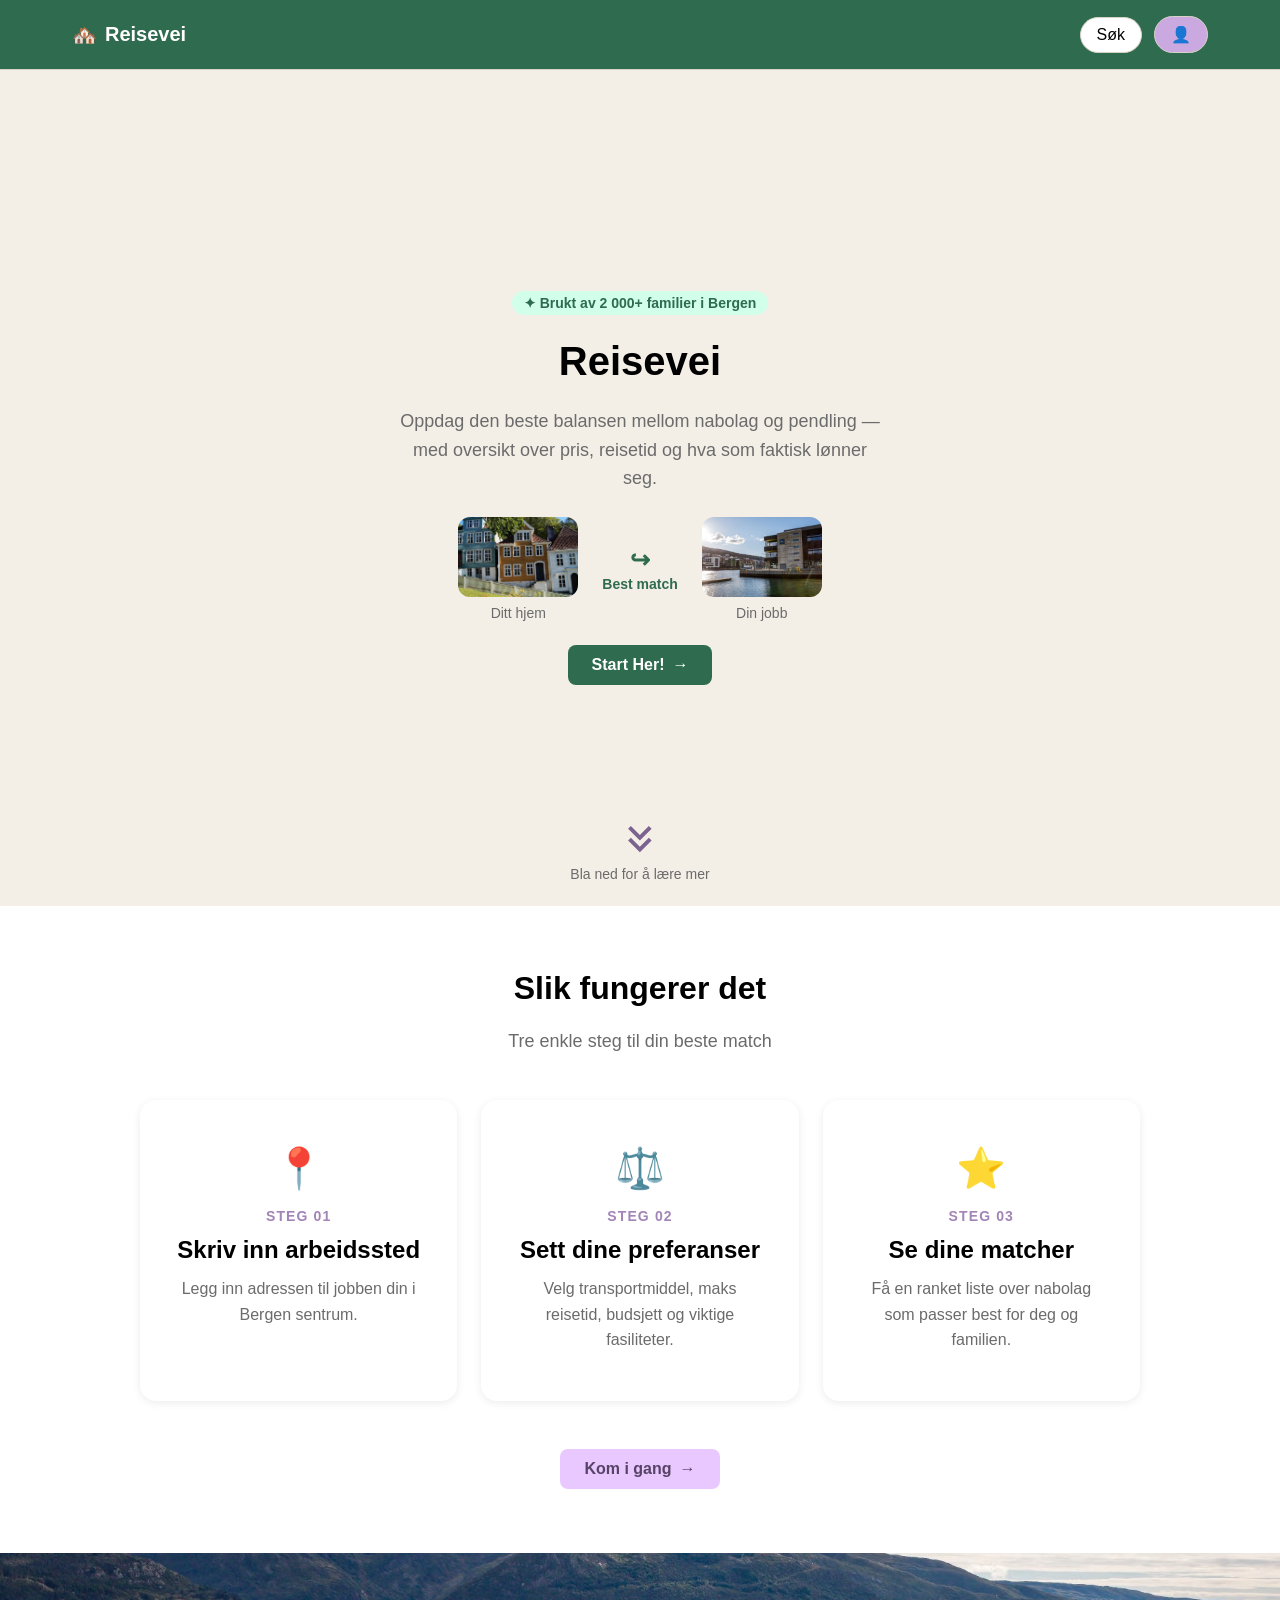
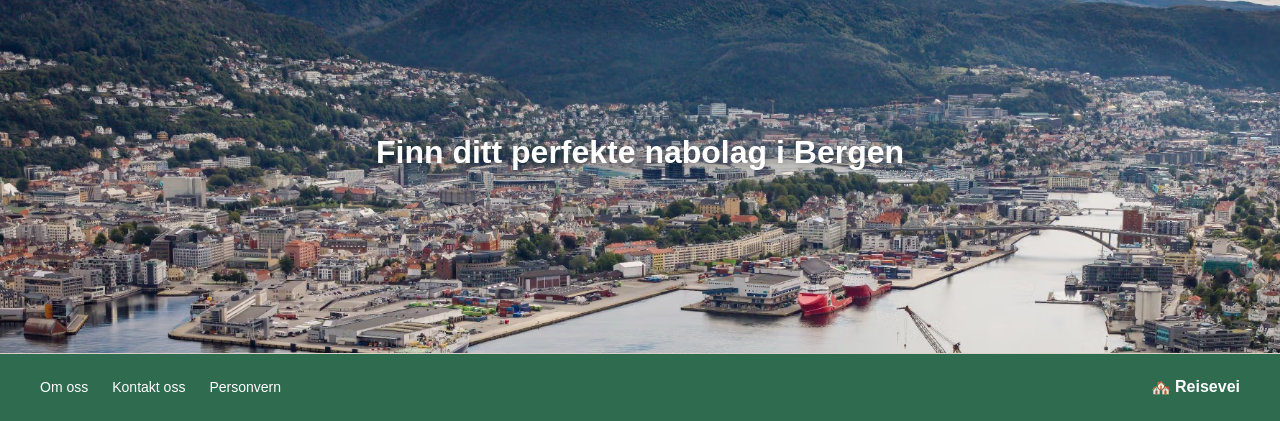
==== index.html @ d0c7f1e2 "Clean slate" ====
<!DOCTYPE html>
<html lang="en">
<head>
    <meta charset="UTF-8">
    <meta name="viewport" content="width=device-width, initial-scale=1.0">
    <title>Reisevei - Finn ditt perfekte nabolag i Bergen</title>

    <link rel="stylesheet" href="style.css">

</head>
<body class="home-page">

    <!--Header til alle sidene-->
    <header class="site-header" role="banner">
        <div class="header-content">
            <a href="index.html" class="logo" aria-label="Reisevei — gå til forsiden">
                <span class="logo-icon" aria-hidden="true">🏘️</span>
                <span class="logo-text">Reisevei</span>
            </a>

            <nav class="main-nav" aria-label="Hovednavigasjon">
                <button type="button" class="header-search-button" id="header-search-button">
                    <span class="header-search-text">Søk</span>
                </button>
                <button type="button" class="header-profile-button" id="header-profile-button" aria-label="Min profil">
                    <span class="header-profile-icon" aria-hidden="true">👤</span>
                </button>
            </nav>
        </div>
    </header>

    <main id="main-content">

        <!--Hero-->
        <section class="hero" aria-labelledby="hero-title">
            <div class="hero-content">

                <p class="hero-badge">
                    <span class="hero-badge-icon" aria-hidden="true">✦</span>
                    <span class="hero-badge-text">Brukt av 2 000+ familier i Bergen</span>
                </p>

                <h1 id="hero-title" class="hero-title">
                    Reisevei<span class="hero-title-amp"></span>
                </h1>

                <p class="hero-subtitle">
                    Oppdag den beste balansen mellom nabolag og pendling — med oversikt over pris, reisetid og hva som faktisk lønner seg.
                </p>

                <div class="match-visual">
                    <figure class="match-image-home">
                        <img src="images/hjem.png" alt="Eksempel på et hjem" class="match-image">
                            <figcaption class="match-image-caption">Ditt hjem</figcaption>
                    </figure>

                <div class="match-arrow" aria-hidden="true">
                    <span class="match-arrow-icon">↪</span>
                    <span class="match-arrow-text">Best match</span>
                </div>

                <figure class="match-image-work">
                    <img src="images/jobb.png" alt="Eksempel på et arbeidssted" class="match-image">
                        <figcaption class="match-image-caption">Din jobb</figcaption>
                </figure>
                </div>

                <a href="map.html" class="btn btn--primary hero-cta" id="hero-start-button">
                    <span class="button-text">Start Her!</span>
                    <span class="button-icon" aria-hidden="true">→</span>
                </a>
            </div>
            <div class="scroll-text">
                <svg width="47" height="47" viewBox="0 0 47 47" fill="none" xmlns="http://www.w3.org/2000/svg" aria-hidden="true">
                    <path d="M32.4888 10.9471L35.25 13.7084L23.5 25.4584L11.75 13.7084L14.5112 10.9471L23.5 19.9163L32.4888 10.9471ZM32.4888 22.6971L35.25 25.4584L23.5 37.2084L11.75 25.4584L14.5112 22.6971L23.5 31.6663L32.4888 22.6971Z" fill="#7C628E"/>
                </svg>
                Bla ned for å lære mer
            </div>

        </section>

        <!--Cards om hvordan siden funker-->
        <section class="how-it-works" aria-labelledby="how-it-works-title">
            <div class="how-it-works-content">

                <h2 id="how-it-works-title" class="how-it-works-title">Slik fungerer det</h2>
                <p class="how-it-works-subtitle">Tre enkle steg til din beste match</p>

                <ol class="step-list">

                    <li class="step-card" data-step="1">
                        <span class="step-icon" aria-hidden="true">📍</span>
                        <p class="step-number">STEG 01</p>
                        <h3 class="step-title">Skriv inn arbeidssted</h3>
                        <p class="step-description">
                            Legg inn adressen til jobben din i Bergen sentrum.
                        </p>
                    </li>

                    <li class="step-card" data-step="2">
                        <span class="step-icon" aria-hidden="true">⚖️</span>
                        <p class="step-number">STEG 02</p>
                        <h3 class="step-title">Sett dine preferanser</h3>
                        <p class="step-description">
                            Velg transportmiddel, maks reisetid, budsjett og viktige fasiliteter.
                        </p>
                    </li>

                    <li class="step-card" data-step="3">
                        <span class="step-icon" aria-hidden="true">⭐</span>
                        <p class="step-number">STEG 03</p>
                        <h3 class="step-title">Se dine matcher</h3>
                        <p class="step-description">
                            Få en ranket liste over nabolag som passer best for deg og familien.
                        </p>
                    </li>

                </ol>

                <a href="map.html" class="btn btn--secondary how-it-works-cta" id="get-started-button">
                    <span class="button-text">Kom i gang</span>
                    <span class="button-icon" aria-hidden="true">→</span>
                </a> 
            </div>
        </section>


        <!--Bilde banner nederst på siden, bilde av bergen-->
        <section class="bergen-banner" aria-label="Bergen">
            <img 
                src="images/bergen.png"
                alt="Utsikt over Bergen"
                class="bergen-banner-image"
            >
            <h2 class="bergen-banner-title">Finn ditt perfekte nabolag i Bergen</h2>
        </section>
    </main>

    <!--Felles footer-->
    <footer class="site-footer" role="contentinfo">
        <div class="footer-content">
            <ul class="footer-links" role="list">
                <li class="footer-link-item"><a href="#about" class="footer-link">Om oss</a></li>
                <li class="footer-link-item"><a href="#contact" class="footer-link">Kontakt oss</a></li>
                <li class="footer-link-item"><a href="#privacy" class="footer-link">Personvern</a></li>
            </ul>
            <a href="index.html" class="footer-logo">
                <span class="footer-logo-mark" aria-hidden="true">🏘️</span>
                <span class="footer-logo-text">Reisevei</span>
            </a>
        </div>
    </footer>

</body>
</html>
---- style.css ----
:root{

    /*Colors*/

    /*Primary*/
    --color-primary: #2F6B4F;
    --color-primary-light-50: #529E7A;
    --color-primary-light-40: #7DD1AA;
    --color-primary-light-30: #ACFFD8;
    --color-primary-light-20: #D1FFEA;
    --color-primary-light-10: #F6FFFB;

    /*secondary*/
    --color-secondary: #C9A9E0;
    --color-secondary-light-40: #E8C8FF;
    --color-secondary-light-30: #FCF9FF;
    --color-secondary-dark-60: #A284B7;
    --color-secondary-dark-70: #7C628E;
    --color-secondary-dark-80: #574366;

    /*Neutrals*/
    --color-page-bg: #f3efe7;
    --color-white: #ffffff;
    --color-borders: #d8d2c6;
    --color-black: #000000;
    --color-muted-grey: #6b6b6b;

    /*Supporting colors*/
    --color-success: #3DC485;
    --color-warning: #FFD26B;
    --color-error: #F4665B;



    /* Zone colors — full opacity */
    --zone-green: #93C89C;
    --zone-blue: #A2C9FC;
    --zone-orange: #E9C45F;
    --zone-pink: #D496CC;



    /* Typography */
    --font-body: 'Inter',sans-serif;

    /*font sizes*/
    --text-body-s: 14px;
    --text-body: 16px;
    --text-h5: 18px;
    --text-h4: 20px;
    --text-h3: 24px;
    --text-h2: 32px;
    --text-h1: 40px;

    /* Font weight */
    --weight-regular: 400;
    --weight-medium: 500;
    --weight-semibold: 600;
    --weight-bold: 700;

    /* spacing */
    --space-2xs: 2px;
    --space-xs: 4px;
    --space-sm: 8px;
    --space-md: 12px;
    --space-lg: 16px;
    --space-xl: 24px;
    --space-2xl: 32px;
    --space-3xl: 48px;
    --space-4xl: 64px;

    /*border radius*/

    --radius-regular: 8px;
    --radius-lg: 12px;
    --radius-xl: 16px;
    --radius-full: 9999px;  /* pills, avatars */

    /* Misc */
    --shadow: 0 2px 8px rgba(0, 0, 0, 0.08);
}


/*==============================
        BASE
===============================*/

*, *::before, *::after {
    box-sizing: border-box;
    margin: 0;
    padding: 0;
}

body {
    font-family: var(--font-body);
    background-color: var(--color-page-bg);
    color: var(--color-black);
}

/*==============================
        LAYOUT (Header)
===============================*/

.site-header {
    position: sticky;
    top: 0;
    z-index: 100;
    background-color: var(--color-primary);
    border-bottom: 1px solid var(--color-borders);
}

.header-content {
    max-width: 1200px;
    margin: 0 auto;
    padding: var(--space-lg) var(--space-2xl);
    display: flex;
    align-items: center;
    justify-content: space-between;
}

.logo {
    display: flex;
    align-items: center;
    gap: var(--space-sm);
    text-decoration: none;
    font-size: var(--text-h4);
    font-weight: var(--weight-bold);
    color: var(--color-white);
}

.logo-amp {
    color: var(--color-primary);
}

.main-nav {
    display: flex;
    align-items: center;
    gap: var(--space-md);
}

.header-search-button {
    font-family: var(--font-body);
    font-size: var(--text-body);
    background-color: var(--color-white);
    border: 1px solid var(--color-borders);
    border-radius: var(--radius-full);
    padding: var(--space-sm) var(--space-lg);
    cursor: pointer;
}

.header-profile-button {
    font-family: var(--font-body);
    font-size: var(--text-body);
    background-color: var(--color-secondary);
    border: 1px solid var(--color-borders);
    border-radius: var(--radius-full);
    padding: var(--space-sm) var(--space-lg);
    cursor: pointer;
}

.header-search-button:hover {
    background-color: var(--color-primary-light-10);
}

.header-profile-button:hover {
    background-color: var(--color-secondary-light-40);
}

/*==============================
        LAYOUT (Hero)
===============================*/

.hero {
    position: relative;
    min-height: calc(100vh - 64px);
    display: flex;
    flex-direction: column;
    gap: var(--space-4xl);
    align-items: center;
    justify-content: center;
    padding: var(--space-4xl) var(--space-2xl);
}

.hero-content {
    max-width: 640px;
    display: flex;
    flex-direction: column;
    align-items: center;
    text-align: center;
    gap: var(--space-xl);
}

.hero-badge {
    display: inline-flex;
    align-items: center;
    gap: var(--space-xs);
    background-color: var(--color-primary-light-20);
    color: var(--color-primary);
    font-size: var(--text-body-s);
    font-weight: var(--weight-semibold);
    padding: var(--space-xs) var(--space-md);
    border-radius: var(--radius-full);
}

.hero-title {
    font-size: var(--text-h1);
    font-weight: var(--weight-bold);
    line-height: 1.1;
}

.hero-title-amp {
    color: var(--color-primary);
}

.hero-subtitle {
    font-size: var(--text-h5);
    font-weight: var(--weight-regular);
    color: var(--color-muted-grey);
    line-height: 1.6;
    max-width: 480px;
}

.match-visual {
    display: flex;
    align-items: center;
    gap: var(--space-xl);
}

.match-image {
    width: 120px;
    height: 80px;
    object-fit: cover;
    border-radius: var(--radius-lg);
}

.match-image-caption {
    font-size: var(--text-body-s);
    color: var(--color-muted-grey);
    margin-top: var(--space-xs);
    text-align: center;
}

.match-arrow {
    display: flex;
    flex-direction: column;
    align-items: center;
    gap: var(--space-2xs);
    color: var(--color-primary);
    font-size: var(--text-body-s);
    font-weight: var(--weight-semibold);
}

.match-arrow-icon {
    font-size: var(--text-h3);
}

.hero-cta {
    text-decoration: none;
    display: inline-flex;
    align-items: center;
    gap: var(--space-sm);
}

.scroll-text {
    position: absolute;
    bottom: var(--space-xl);
    left: 50%;
    transform: translateX(-50%);
    display: flex;
    flex-direction: column;
    align-items: center;
    gap: var(--space-xs);
    color: var(--color-muted-grey);
    font-size: var(--text-body-s);
    white-space: nowrap;
}

/*==============================
        LAYOUT (How it works)
===============================*/

.how-it-works {
    padding: var(--space-4xl) var(--space-2xl);
    background-color: var(--color-white);
}

.how-it-works-content {
    max-width: 1000px;
    margin: 0 auto;
    display: flex;
    flex-direction: column;
    align-items: center;
    gap: var(--space-3xl);
    text-align: center;
}

.how-it-works-title {
    font-size: var(--text-h2);
    font-weight: var(--weight-bold);
}

.how-it-works-subtitle {
    font-size: var(--text-h5);
    color: var(--color-muted-grey);
    margin-top: calc(-1 * var(--space-xl));
}

.how-it-works-cta {
    text-decoration: none;
    display: inline-flex;
    align-items: center;
    gap: var(--space-sm);
}

/*==============================
        LAYOUT (Bergen banner)
===============================*/

.bergen-banner {
    position: relative;
    height: 400px;
    overflow: hidden;
    display: flex;
    align-items: center;
    justify-content: center;
}

.bergen-banner-image {
    position: absolute;
    inset: 0;
    width: 100%;
    height: 100%;
    object-fit: cover;
}

.bergen-banner-title {
    position: relative;
    z-index: 1;
    color: var(--color-white);
    font-size: var(--text-h2);
    font-weight: var(--weight-bold);
    text-align: center;
    text-shadow: 0 2px 12px rgba(0, 0, 0, 0.4);
    padding: var(--space-xl);
}

/*==============================
        LAYOUT (Footer)
===============================*/

.site-footer {
    background-color: var(--color-primary);
    border-top: 1px solid var(--color-borders);
    padding: var(--space-xl) var(--space-2xl);
}

.footer-content {
    max-width: 1200px;
    margin: 0 auto;
    display: flex;
    align-items: center;
    justify-content: space-between;
}

.footer-links {
    display: flex;
    gap: var(--space-xl);
    list-style: none;
}

.footer-link {
    font-size: var(--text-body-s);
    color: var(--color-white);
    text-decoration: none;
}

.footer-link:hover {
    color: var(--color-secondary);
}

.footer-logo {
    display: flex;
    align-items: center;
    gap: var(--space-xs);
    text-decoration: none;
    font-weight: var(--weight-semibold);
    color: var(--color-white);
}

/* Zone settings*/

.zone--green {
    stroke: var(--zone-green);
    fill: color-mix(in srgb, var(--zone-green) 50%, transparent);
}
.zone--blue {
    stroke: var(--zone-blue);
    fill: color-mix(in srgb, var(--zone-green) 50%, transparent);
}
.zone--orange {
    stroke: var(--zone-green);
    fill: color-mix(in srgb, var(--zone-green) 50%, transparent);
}
.zone--pink {
    stroke: var(--zone-pink);
    fill: color-mix(in srgb, var(--zone-pink) 50%, transparent);
}

/*==============================
            COMPONENTS (Buttons)
===============================*/


.btn{
    font-family: var(--font-body);
    font-size: var(--text-body);
    font-weight: var(--weight-semibold);
    line-height: 1;
    border: none;
    border-radius: var(--radius-regular);
    cursor: pointer;
    padding: var(--space-md) var(--space-xl);
    transition: background-color 0.15s ease, box-shadow 0.15s ease;
}

.btn--primary{
    background-color: var(--color-primary);
    color: var(--color-white);
}
.btn--primary:hover{
    background-color: var(--color-primary-light-50);
}

.btn--secondary{
    background-color: var(--color-secondary-light-40);
    color: var(--color-secondary-dark-80);

}
.btn--secondary:hover{
    background-color: var(--color-secondary);
    color: var(--color-white);
}

/*==============================
            COMPONENTS (FILTER)
===============================*/

.container-filter{
    display: flex;
    flex-direction: column;
    gap: var(--space-xl);
    padding: var(--space-xl);
}


.input{
    font-family: var(--font-body);
    font-size: var(--text-body);    
    font-weight:var(--weight-regular) ;
    cursor: pointer;
    border-radius: var(--radius-regular);
}
/* Brukes til input områdene i filter sectionen*/
.input--container--color{
    background-color: 1px solid var(--color-white);
    stroke: var(--color-primary-light-50);
}


.budjsett-rekke{
    display: flex;
    align-items: center;
    gap: var(--space-md);
}

.container-budsjett{
    padding: var(--spaces-sm) var(--space-md);
}

.container-reisevei{
    padding: var(--space-lg) var(--space-sm);
    display: flex;
    align-items: center;
    gap: var(--space-sm);
}
.container-arbeidssted{
    padding:var(--space-lg) var(--space-sm) ;
    display: flex;
    align-items: center;
    gap: var(--space-sm);
}

/* Filter fremkomstmiddel */
.container-options{
    display: flex;
    gap: var(--space-lg);
}

.fremkomst-icon{
    border-radius: var(--radius-xl);
    background-color: var(--color-white);
    stroke: var(--color-borders);
    color: var(--color-black);
    transition: background-color 0.2s ease, transform 0.15s ease, box-shadow 0.2s ease;
}
.fremkomst-icon:hover{
    background-color: var(--color-primary-light-40);

}

/* MÅ lage en aktiv trykket knapp, denne holder ikke så lenge når den blir trykket på */

.fremkomst-icon:active{
    background-color: var(--color-primary);
    transition-duration: 0.05s;
}

/* Checkboxes — vertical stack */
.checkbox-group {
    display: flex;
    flex-direction: column;
    gap: var(--space-md);
}

/* Bottom buttons — side by side */
.button-row {
    display: flex;
    gap: var(--space-md);
}

/* Map page layout */
.map-layout {
    display: flex;
    height: 100vh;
}

.map-layout .container-filter {
    flex: 0 0 33.333%;
    overflow-y: auto;
    border-right: 1px solid var(--color-borders);
    background-color: var(--color-white);
}

.map-section {
    flex: 0 0 66.666%;
    background-color: var(--color-page-bg);
    display: flex;
    flex-direction: column;
    overflow-y: auto;
}

/* Filter panel extras */
.filter-title {
    font-family: var(--font-body);
    font-size: var(--text-h1);
    font-weight: var(--weight-bold);
    color: var(--color-black);
    margin: 0;
}

.filter-label {
    font-family: var(--font-body);
    font-size: var(--text-body);
    font-weight: var(--weight-semibold);
    color: var(--color-black);
    margin: 0 0 var(--space-sm) 0;
}

.input {
    width: 100%;
    padding: var(--space-md) var(--space-lg);
    border: 1.5px solid var(--color-primary-light-50);
    background-color: var(--color-white);
    color: var(--color-black);
    outline: none;
    box-sizing: border-box;
}

.input:focus {
    border-color: var(--color-primary);
    box-shadow: 0 0 0 3px var(--color-primary-light-20);
}

select.input {
    appearance: none;
    background-image: url("data:image/svg+xml,%3Csvg xmlns='http://www.w3.org/2000/svg' width='16' height='16' viewBox='0 0 24 24' fill='none' stroke='%232F6B4F' stroke-width='2'%3E%3Cpath d='M6 9l6 6 6-6'/%3E%3C/svg%3E");
    background-repeat: no-repeat;
    background-position: right var(--space-lg) center;
    padding-right: var(--space-4xl);
    cursor: pointer;
}

.budget-separator {
    font-size: var(--text-h4);
    color: var(--color-black);
    flex-shrink: 0;
}

.checkbox-label {
    display: flex;
    align-items: center;
    gap: var(--space-sm);
    font-family: var(--font-body);
    font-size: var(--text-body);
    font-weight: var(--weight-regular);
    color: var(--color-black);
    cursor: pointer;
}

.checkbox-label input[type="checkbox"] {
    width: 20px;
    height: 20px;
    border: 1.5px solid var(--color-borders);
    border-radius: var(--radius-regular);
    accent-color: var(--color-primary);
    cursor: pointer;
    flex-shrink: 0;
}
/*==============================
        COMPONENTS (Match-cards)
===============================*/
.best-matches{
    display: flex;
    flex-direction: column;
    align-items: center;
    text-align: center;
    gap: var(--space-xl);
}
.best-matches-header{
    gap: var(--space-xl);
}

.best-matches-card {
    display: flex;
    flex-direction: row;
    align-items: stretch;
    width: 100%;
    border-radius: var(--radius-lg);
    background-color: var(--color-white);
    box-shadow: var(--shadow);
    overflow: hidden;
    margin: var(--space-xl);
}

.best-matches-card-img {
    width: 200px;
    flex-shrink: 0;
}

.best-matches-card-img img {
    width: 100%;
    height: 100%;
    object-fit: cover;
    display: block;
}

.best-matches-card-content {
    display: flex;
    flex-direction: column;
    justify-content: center;
    align-items: flex-start;
    flex: 1;
    gap: var(--space-lg);
    padding: var(--space-xl) var(--space-2xl);
}

.card-content-title {
    display: flex;
    flex-direction: row;
    align-items: center;
    justify-content: space-between;
    width: 100%;
}

.card-content-title h3 {
    font-size: var(--text-h3);
    font-weight: var(--weight-bold);
}

.card-content-title-details {
    display: flex;
    flex-direction: row;
    gap: var(--space-lg);
    font-size: var(--text-body-s);
    color: var(--color-muted-grey);
}

.card-content-attriubutes {
    display: flex;
    flex-direction: row;
    gap: var(--space-3xl);
    width: 100%;
}

.attributes-pros,
.attributes-cons {
    flex: 1;
}

.attributes-pros-title {
    font-size: var(--text-body-s);
    font-weight: var(--weight-semibold);
    color: var(--color-primary);
    border-left: 3px solid var(--color-primary);
    padding-left: var(--space-sm);
    margin-bottom: var(--space-sm);
}

.attributes-cons-title {
    font-size: var(--text-body-s);
    font-weight: var(--weight-semibold);
    color: var(--color-muted-grey);
    border-left: 3px solid var(--color-borders);
    padding-left: var(--space-sm);
    margin-bottom: var(--space-sm);
}

.best-matches-card-buttons {
    display: flex;
    flex-direction: column;
    align-items: center;
    justify-content: space-between;
    padding: var(--space-xl);
    gap: var(--space-md);
}

.card-btn-group {
    display: flex;
    flex-direction: column;
    align-items: center;
    gap: var(--space-xs);
}

.card-btn-add {
    width: 40px;
    height: 40px;
    border-radius: var(--radius-full);
    border: 2px solid var(--color-primary);
    background: none;
    color: var(--color-primary);
    font-size: var(--text-h4);
    cursor: pointer;
    display: flex;
    align-items: center;
    justify-content: center;
}

.card-btn-add:hover {
    background-color: var(--color-primary);
    color: var(--color-white);
}

.card-btn-label {
    font-size: var(--text-body-s);
    color: var(--color-muted-grey);
}

.card-btn-heart {
    width: 40px;
    height: 40px;
    border-radius: var(--radius-full);
    border: 1px solid var(--color-borders);
    background: none;
    font-size: var(--text-h5);
    cursor: pointer;
    display: flex;
    align-items: center;
    justify-content: center;
}

.card-btn-heart:hover {
    background-color: var(--color-secondary-light-40);
    border-color: var(--color-secondary);
}

.card-match-badge {
    display: flex;
    align-items: center;
    gap: var(--space-2xs);
    background-color: var(--color-primary);
    color: var(--color-white);
    border-radius: var(--radius-full);
    padding: var(--space-xs) var(--space-md);
    font-size: var(--text-body-s);
    font-weight: var(--weight-semibold);
}

.card-match-percentage {
    font-weight: var(--weight-bold);
    font-size: var(--text-body);
}

.attributes-pros-list,
.attributes-cons-list {
    list-style: disc;
    padding-left: var(--space-lg);
    display: flex;
    flex-direction: column;
    align-items: flex-start;
    gap: var(--space-xs);
    font-size: var(--text-body-s);
}

.match-grey{
    color: var(--color-muted-grey);
    font-weight: var(--weight-regular);
}


/*==============================
        COMPONENTS (Intro Step Card)
===============================*/

.step-list {
    display: flex;
    gap: var(--space-xl);
    list-style: none;
    padding: 0;
    margin: 0;
    justify-content: center;
    flex-wrap: wrap;
}

.step-card {
    background-color: var(--color-white);
    border-radius: var(--radius-xl);
    box-shadow: var(--shadow);
    padding: var(--space-3xl) var(--space-2xl);
    display: flex;
    flex-direction: column;
    align-items: center;
    text-align: center;
    gap: var(--space-md);
    flex: 1 1 280px;
    max-width: 360px;
}

.step-icon {
    font-size: 2.5rem;
    line-height: 1;
    margin-bottom: var(--space-sm);
}

.step-number {
    font-family: var(--font-body);
    font-size: var(--text-body-s);
    font-weight: var(--weight-semibold);
    letter-spacing: 0.08em;
    text-transform: uppercase;
    color: var(--color-secondary-dark-60);
    margin: 0;
}

.step-title {
    font-family: var(--font-body);
    font-size: var(--text-h3);
    font-weight: var(--weight-bold);
    color: var(--color-black);
    margin: 0;
}

.step-description {
    font-family: var(--font-body);
    font-size: var(--text-body);
    font-weight: var(--weight-regular);
    color: var(--color-muted-grey);
    margin: 0;
    line-height: 1.6;
}

/*==============================
        GOOGLE MAP
===============================*/

#map {
    width: 100%;
    height: 600px;
    border-radius: var(--radius-xl);
    overflow: hidden;
    box-shadow: var(--shadow);
    background-color: #ddd;
}
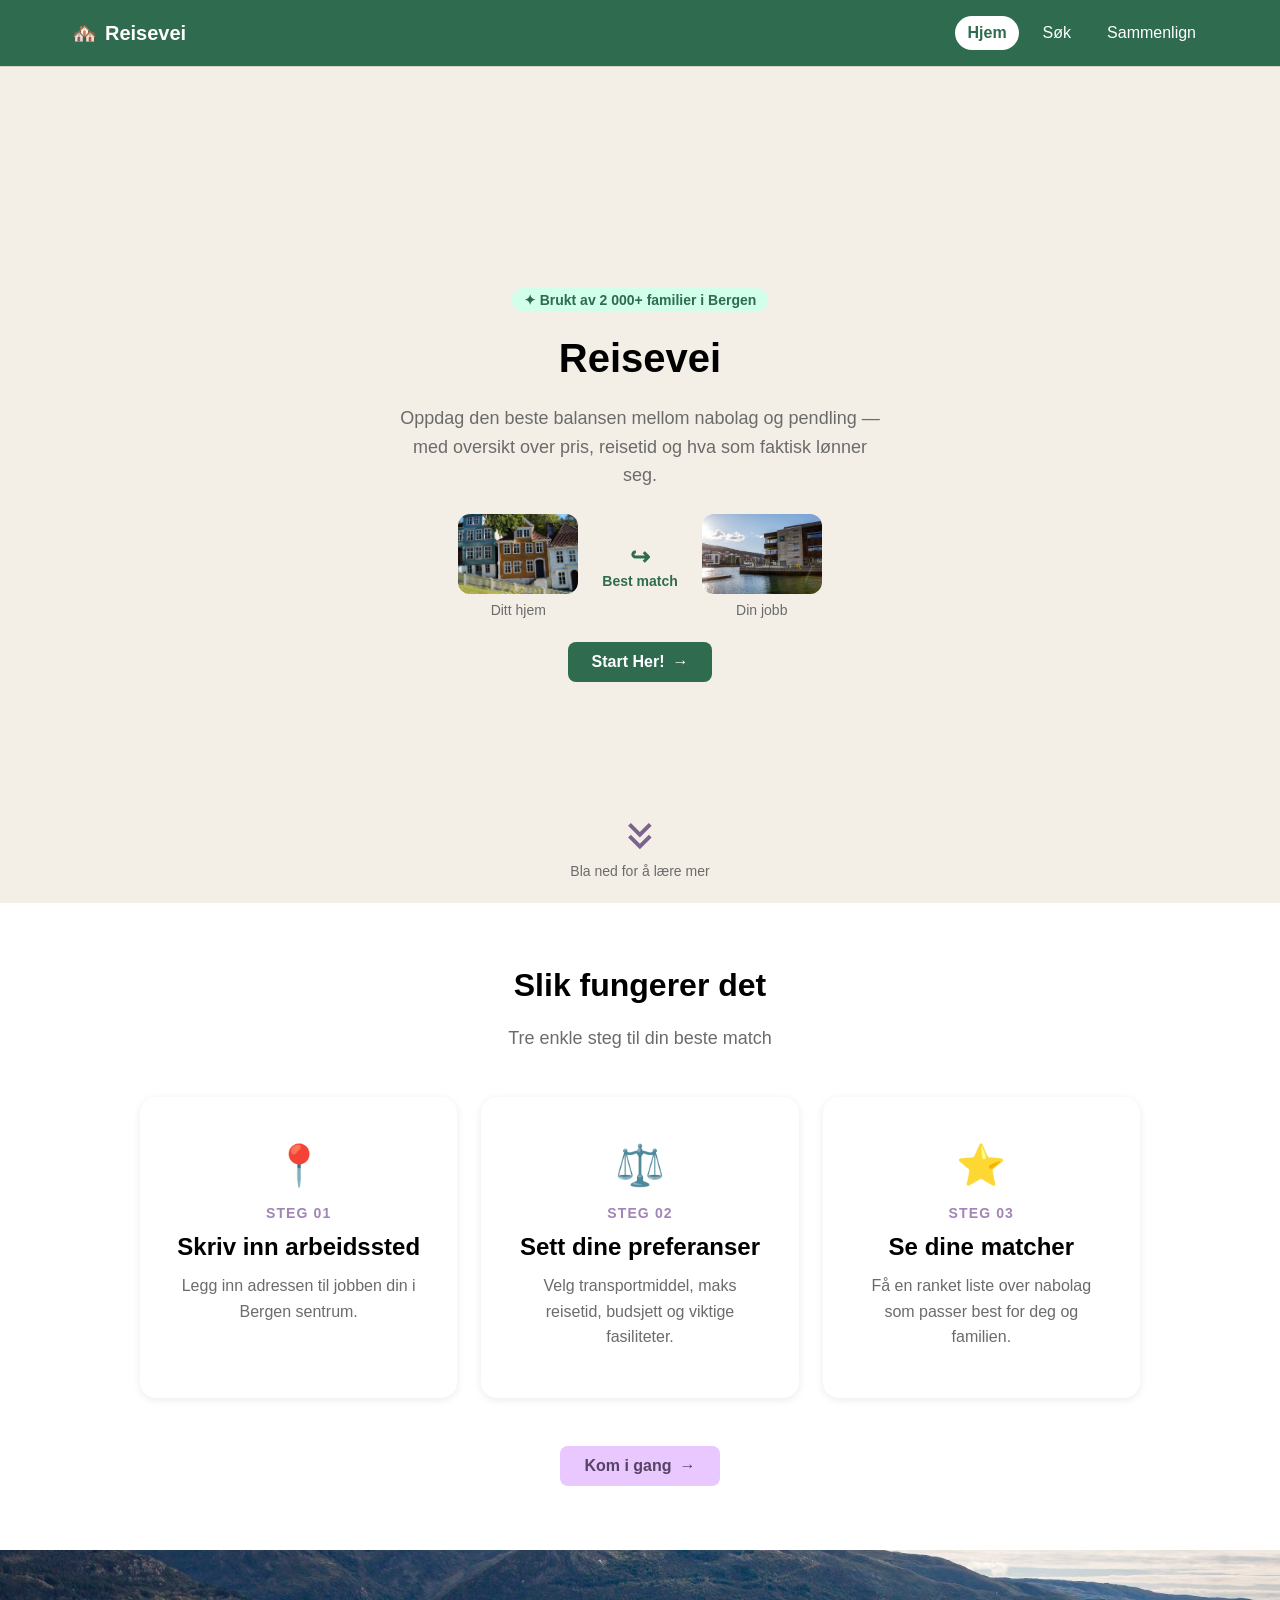
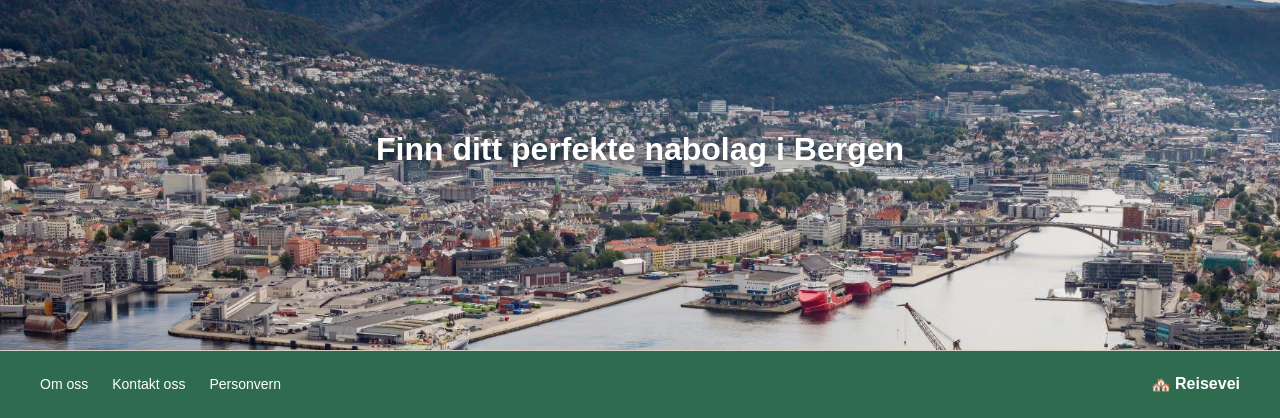
==== commit 2f41bcfc: "Add nav links" ====
--- a/index.html
+++ b/index.html
@@ -19,12 +19,9 @@
             </a>
 
             <nav class="main-nav" aria-label="Hovednavigasjon">
-                <button type="button" class="header-search-button" id="header-search-button">
-                    <span class="header-search-text">Søk</span>
-                </button>
-                <button type="button" class="header-profile-button" id="header-profile-button" aria-label="Min profil">
-                    <span class="header-profile-icon" aria-hidden="true">👤</span>
-                </button>
+                <a href="index.html" class="nav-link nav-link--active">Hjem</a>
+                <a href="map.html" class="nav-link">Søk</a>
+                <a href="comparison.html" class="nav-link">Sammenlign</a>
             </nav>
         </div>
     </header>
--- a/style.css
+++ b/style.css
@@ -158,12 +158,25 @@
     cursor: pointer;
 }
 
-.header-search-button:hover {
-    background-color: var(--color-primary-light-10);
-}
-
-.header-profile-button:hover {
-    background-color: var(--color-secondary-light-40);
+.nav-link {
+    font-family: var(--font-body);
+    font-size: var(--text-body);
+    font-weight: var(--weight-medium);
+    color: var(--color-white);
+    text-decoration: none;
+    padding: var(--space-sm) var(--space-md);
+    border-radius: var(--radius-full);
+    transition: background-color 0.15s ease;
+}
+
+.nav-link:hover {
+    background-color: var(--color-primary-light-50);
+}
+
+.nav-link--active {
+    background-color: var(--color-white);
+    color: var(--color-primary);
+    font-weight: var(--weight-semibold);
 }
 
 /*==============================
@@ -869,14 +882,121 @@
 }
 
 /*==============================
+        COMPARISON PAGE
+===============================*/
+
+.compare-header {
+    padding: var(--space-3xl) var(--space-2xl) var(--space-xl);
+    max-width: 1200px;
+    margin: 0 auto;
+}
+
+.compare-title {
+    font-size: var(--text-h2);
+    font-weight: var(--weight-bold);
+}
+
+.back-nav {
+    padding: var(--space-xl) var(--space-2xl) 0;
+    max-width: 1200px;
+    margin: 0 auto;
+}
+
+.back-link {
+    display: inline-flex;
+    align-items: center;
+    gap: var(--space-sm);
+    text-decoration: none;
+    color: var(--color-primary);
+    font-weight: var(--weight-semibold);
+}
+
+.compare-grid {
+    display: grid;
+    grid-template-columns: 1fr 1fr;
+    gap: var(--space-2xl);
+    max-width: 1200px;
+    margin: 0 auto;
+    padding: var(--space-xl) var(--space-2xl) var(--space-4xl);
+}
+
+.compare-column {
+    background-color: var(--color-white);
+    border-radius: var(--radius-xl);
+    box-shadow: var(--shadow);
+    padding: var(--space-2xl);
+    display: flex;
+    flex-direction: column;
+    gap: var(--space-xl);
+}
+
+.column-header {
+    display: flex;
+    align-items: center;
+    justify-content: space-between;
+}
+
+.column-header h2 {
+    font-size: var(--text-h3);
+    font-weight: var(--weight-bold);
+}
+
+.ai-explanation h3 {
+    font-size: var(--text-body);
+    font-weight: var(--weight-semibold);
+    color: var(--color-secondary-dark-70);
+    margin-bottom: var(--space-sm);
+}
+
+.pros-cons {
+    display: flex;
+    gap: var(--space-xl);
+}
+
+.pros-cons .pros,
+.pros-cons .cons {
+    flex: 1;
+}
+
+/*==============================
+        LOADING STATE
+===============================*/
+
+.loading-state {
+    display: flex;
+    flex-direction: column;
+    align-items: center;
+    gap: var(--space-lg);
+    padding: var(--space-4xl);
+    color: var(--color-muted-grey);
+    font-size: var(--text-body);
+}
+
+.loading-spinner {
+    width: 36px;
+    height: 36px;
+    border: 3px solid var(--color-primary-light-20);
+    border-top-color: var(--color-primary);
+    border-radius: var(--radius-full);
+    animation: spin 0.8s linear infinite;
+}
+
+@keyframes spin {
+    to { transform: rotate(360deg); }
+}
+
+/*==============================
         GOOGLE MAP
 ===============================*/
 
 #map {
     width: 100%;
-    height: 600px;
+    height: calc(100vh - 64px);
     border-radius: var(--radius-xl);
     overflow: hidden;
     box-shadow: var(--shadow);
     background-color: #ddd;
-}
+    position: sticky;
+    top: 0;
+    z-index: 10;
+}
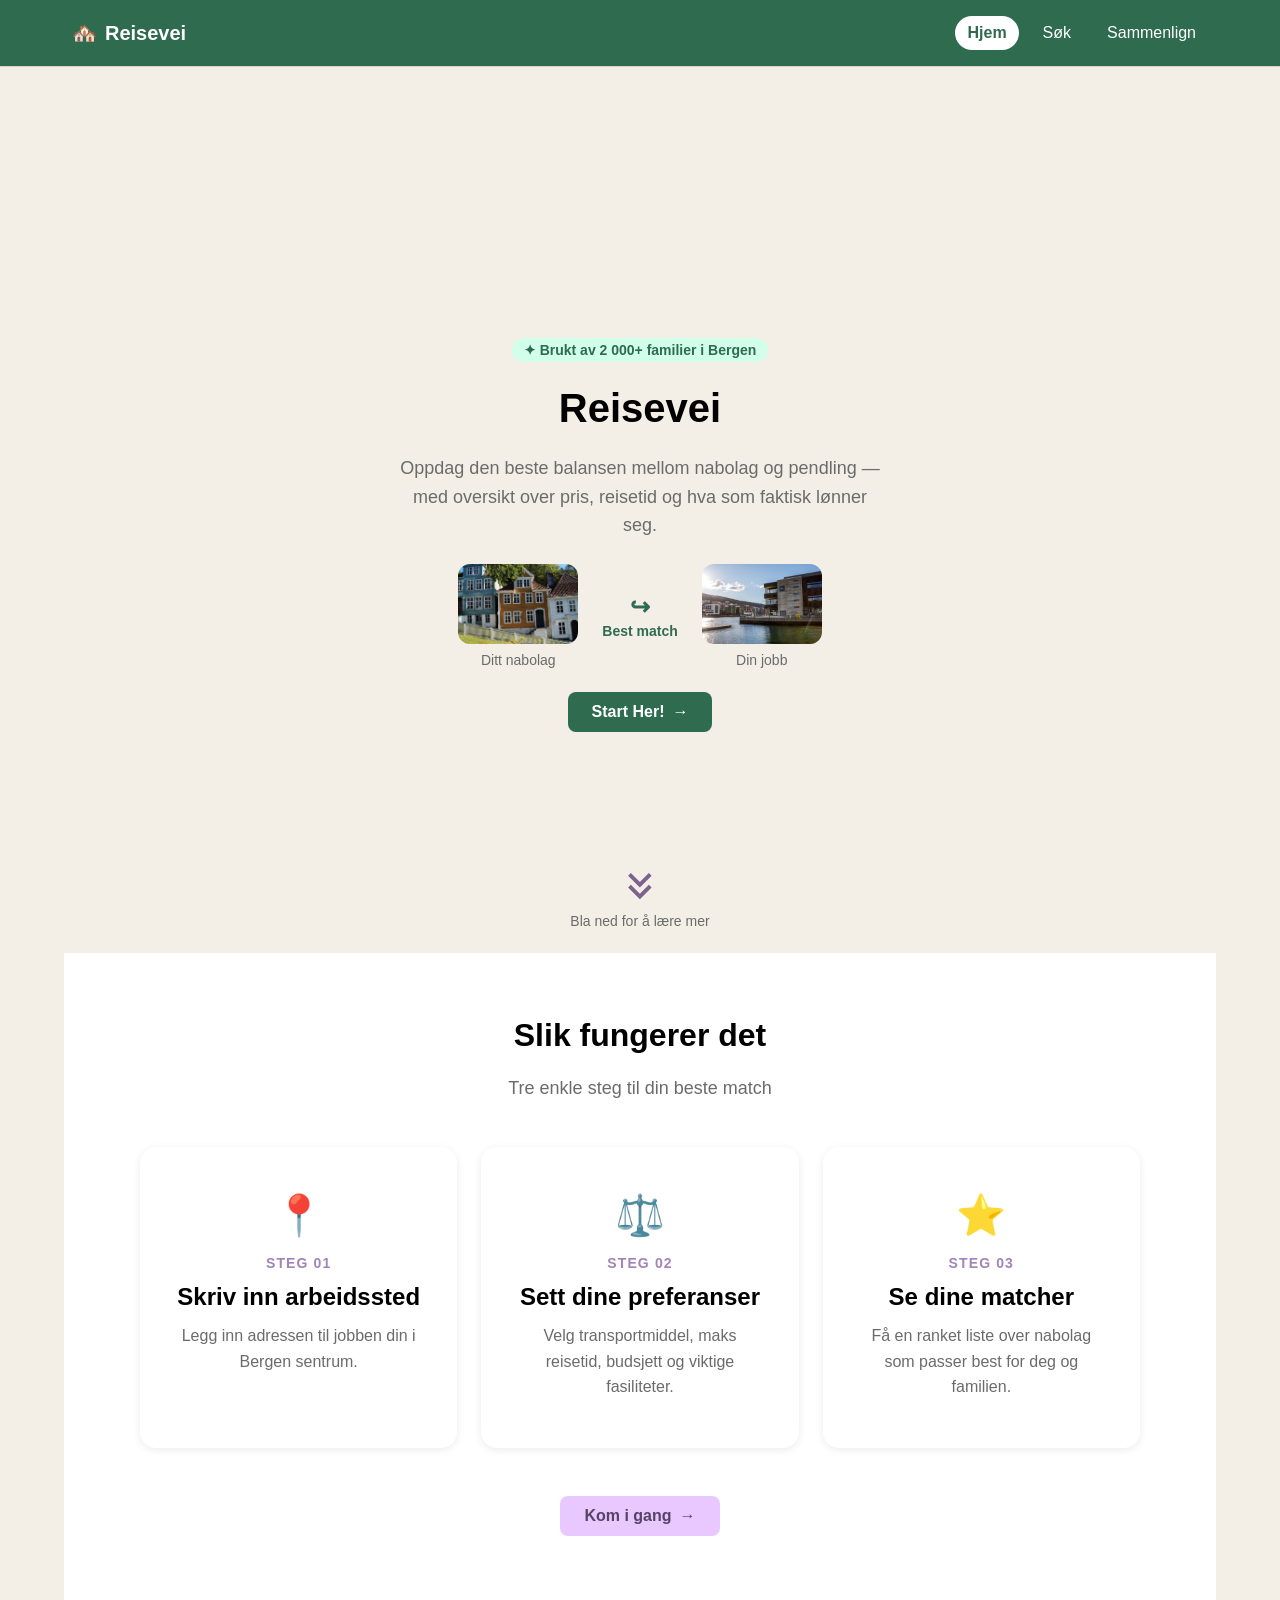
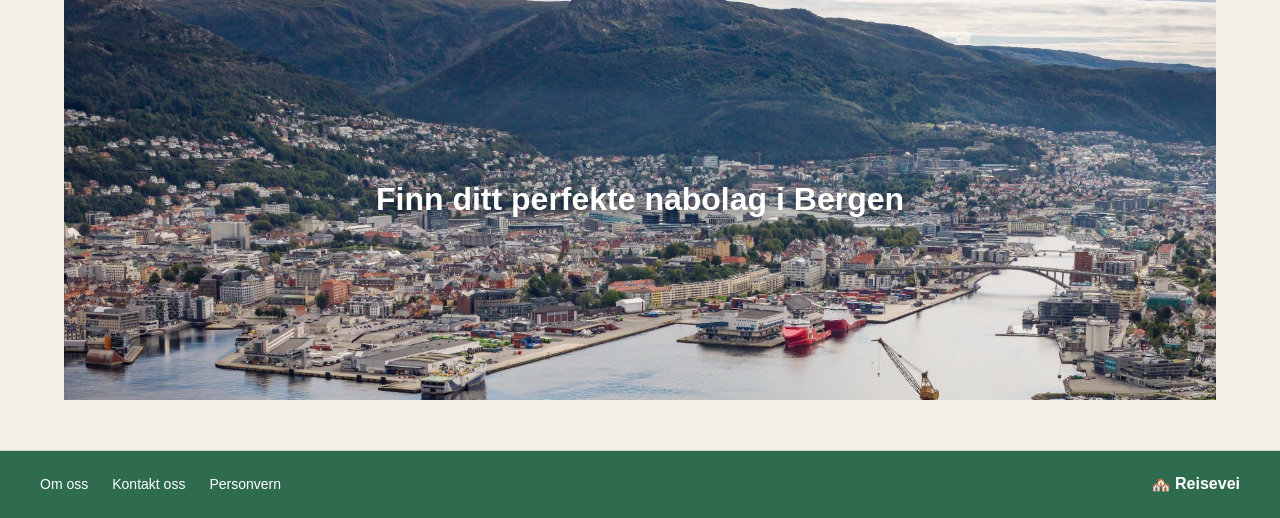
==== commit 8468e8b3: "Endret html tekst Fra ditt hjem til ditt nabolag" ====
--- a/index.html
+++ b/index.html
@@ -48,7 +48,7 @@
                 <div class="match-visual">
                     <figure class="match-image-home">
                         <img src="images/hjem.png" alt="Eksempel på et hjem" class="match-image">
-                            <figcaption class="match-image-caption">Ditt hjem</figcaption>
+                            <figcaption class="match-image-caption">Ditt nabolag</figcaption>
                     </figure>
 
                 <div class="match-arrow" aria-hidden="true">
--- a/style.css
+++ b/style.css
@@ -454,6 +454,16 @@
     color: var(--color-white);
 }
 
+.btn--disabled {
+    background-color: var(--color-borders);
+    color: var(--color-muted-grey);
+    cursor: not-allowed;
+}
+
+.btn--disabled:hover {
+    background-color: var(--color-borders);
+}
+
 /*==============================
             COMPONENTS (FILTER)
 ===============================*/
@@ -523,8 +533,10 @@
 
 /* MÅ lage en aktiv trykket knapp, denne holder ikke så lenge når den blir trykket på */
 
-.fremkomst-icon:active{
+.fremkomst-icon:active,
+.fremkomst-icon.active {
     background-color: var(--color-primary);
+    color: var(--color-white);
     transition-duration: 0.05s;
 }
 
@@ -561,6 +573,7 @@
     flex-direction: column;
     overflow-y: auto;
 }
+
 
 /* Filter panel extras */
 .filter-title {
@@ -632,7 +645,8 @@
 /*==============================
         COMPONENTS (Match-cards)
 ===============================*/
-.best-matches{
+.best-matches {
+    padding: var(--space-lg);
     display: flex;
     flex-direction: column;
     align-items: center;
@@ -763,6 +777,11 @@
     color: var(--color-white);
 }
 
+.card-btn-add--active {
+    background-color: var(--color-primary);
+    color: var(--color-white);
+}
+
 .card-btn-label {
     font-size: var(--text-body-s);
     color: var(--color-muted-grey);
@@ -881,83 +900,397 @@
     line-height: 1.6;
 }
 
-/*==============================
-        COMPARISON PAGE
-===============================*/
-
-.compare-header {
-    padding: var(--space-3xl) var(--space-2xl) var(--space-xl);
+/* =========================================================
+   COMPARISON PAGE
+========================================================= */
+
+.comparison-page {
+    background-color: #f5f3ef;
+    min-height: 100vh;
+}
+
+/* Main layout */
+#main-content {
     max-width: 1200px;
     margin: 0 auto;
-}
-
-.compare-title {
-    font-size: var(--text-h2);
-    font-weight: var(--weight-bold);
-}
+    padding: 50px 24px;
+}
+
+/* =========================================================
+   BACK BUTTON
+========================================================= */
 
 .back-nav {
-    padding: var(--space-xl) var(--space-2xl) 0;
-    max-width: 1200px;
-    margin: 0 auto;
+    margin-bottom: 32px;
 }
 
 .back-link {
     display: inline-flex;
     align-items: center;
-    gap: var(--space-sm);
+    gap: 8px;
     text-decoration: none;
-    color: var(--color-primary);
-    font-weight: var(--weight-semibold);
-}
+    color: #2d7050;
+    font-weight: 700;
+    font-size: 18px;
+    transition: 0.2s ease;
+}
+
+.back-link:hover {
+    opacity: 0.8;
+}
+
+/* =========================================================
+   PAGE TITLE
+========================================================= */
+
+.compare-header {
+    text-align: center;
+    margin-bottom: 40px;
+}
+
+.compare-title {
+    font-size: 56px;
+    font-weight: 800;
+    color: #111;
+    margin: 0;
+}
+
+/* =========================================================
+   SELECT CONTROLS
+========================================================= */
+
+.compare-controls {
+    display: flex;
+    justify-content: center;
+    gap: 16px;
+    flex-wrap: wrap;
+    margin-bottom: 50px;
+}
+
+.compare-controls select {
+    padding: 14px 18px;
+    border-radius: 16px;
+    border: 2px solid #2d7050;
+    background: white;
+    font-size: 16px;
+    min-width: 200px;
+    outline: none;
+}
+
+.compare-controls button {
+    padding: 14px 22px;
+    border-radius: 16px;
+    border: none;
+    background: #2d7050;
+    color: white;
+    font-size: 16px;
+    font-weight: 700;
+    cursor: pointer;
+    transition: 0.2s ease;
+}
+
+.compare-controls button:hover {
+    background: #24583f;
+    transform: translateY(-1px);
+}
+
+/* =========================================================
+   COMPARISON GRID
+========================================================= */
 
 .compare-grid {
     display: grid;
+    grid-template-columns: repeat(2, 1fr);
+    gap: 32px;
+    margin-bottom: 50px;
+}
+
+/* =========================================================
+   CARD
+========================================================= */
+
+.compare-column {
+    background: white;
+    border-radius: 30px;
+    padding: 24px;
+    box-shadow: 0 10px 30px rgba(0,0,0,0.08);
+}
+
+/* =========================================================
+   IMAGE
+========================================================= */
+
+.column-image-wrapper {
+    position: relative;
+}
+
+.column-image {
+    width: 100%;
+    height: 240px;
+    object-fit: cover;
+    border-radius: 22px;
+}
+
+.column-image-title {
+    font-size: 30px;
+    font-weight: 800;
+    margin-top: 16px;
+    color: #111;
+}
+
+/* =========================================================
+   MATCH BADGE
+========================================================= */
+
+.match-badge {
+    display: inline-flex;
+    align-items: center;
+    justify-content: center;
+    margin-top: 14px;
+    padding: 10px 16px;
+    border-radius: 999px;
+    background: #dff5e7;
+    color: #2d7050;
+    font-weight: 700;
+    font-size: 15px;
+}
+
+/* =========================================================
+   SECTIONS
+========================================================= */
+
+.chart-section,
+.ai-explanation,
+.commute-timeline,
+.pros-cons {
+    margin-top: 32px;
+}
+
+/* =========================================================
+   CHART SECTION
+========================================================= */
+
+.chart-title {
+    font-size: 22px;
+    margin-bottom: 16px;
+    color: #111;
+}
+
+.chart {
+    background: #f7f7f7;
+    border-radius: 20px;
+    min-height: 260px;
+    padding: 16px;
+}
+
+.chart-values {
+    list-style: none;
+    padding: 0;
+    margin-top: 20px;
+}
+
+.chart-values li {
+    display: flex;
+    justify-content: space-between;
+    padding: 12px 0;
+    border-bottom: 1px solid #ececec;
+    font-size: 16px;
+}
+
+/* =========================================================
+   AI BOX
+========================================================= */
+
+.ai-explanation {
+    background: #f8f8f8;
+    border-radius: 22px;
+    padding: 22px;
+}
+
+.ai-explanation h2 {
+    margin-top: 0;
+    font-size: 24px;
+    margin-bottom: 14px;
+}
+
+.ai-explanation p {
+    line-height: 1.7;
+    color: #444;
+}
+
+/* =========================================================
+   COMMUTE SECTION
+========================================================= */
+
+.commute-timeline h2 {
+    margin-bottom: 16px;
+}
+
+.commute-total-time {
+    display: inline-block;
+    background: #eef8f1;
+    color: #2d7050;
+    padding: 10px 16px;
+    border-radius: 999px;
+    font-weight: 700;
+    margin-bottom: 20px;
+}
+
+.route-timeline {
+    padding-left: 20px;
+}
+
+.route-timeline li {
+    margin-bottom: 12px;
+    line-height: 1.5;
+}
+
+/* =========================================================
+   PROS / CONS
+========================================================= */
+
+.pros-cons {
+    display: grid;
     grid-template-columns: 1fr 1fr;
-    gap: var(--space-2xl);
+    gap: 20px;
+}
+
+.pros,
+.cons {
+    background: #f8f8f8;
+    padding: 22px;
+    border-radius: 20px;
+}
+
+.pros h3,
+.cons h3 {
+    margin-top: 0;
+    margin-bottom: 16px;
+}
+
+.pros ul,
+.cons ul {
+    padding-left: 20px;
+}
+
+.pros li,
+.cons li {
+    margin-bottom: 10px;
+    line-height: 1.5;
+}
+
+/* =========================================================
+   AI RECOMMENDATION
+========================================================= */
+
+.ai-recommendation {
+    background: white;
+    border-radius: 30px;
+    padding: 32px;
+    margin-bottom: 50px;
+    box-shadow: 0 10px 30px rgba(0,0,0,0.08);
+}
+
+.ai-recommendation h2 {
+    font-size: 34px;
+    margin-top: 0;
+    margin-bottom: 18px;
+}
+
+.ai-recommendation p {
+    line-height: 1.7;
+    font-size: 17px;
+    color: #444;
+}
+
+/* =========================================================
+   MAIN CHART
+========================================================= */
+
+.main-comparison-chart {
     max-width: 1200px;
-    margin: 0 auto;
-    padding: var(--space-xl) var(--space-2xl) var(--space-4xl);
-}
-
-.compare-column {
-    background-color: var(--color-white);
-    border-radius: var(--radius-xl);
-    box-shadow: var(--shadow);
-    padding: var(--space-2xl);
-    display: flex;
-    flex-direction: column;
-    gap: var(--space-xl);
-}
-
-.column-header {
-    display: flex;
-    align-items: center;
-    justify-content: space-between;
-}
-
-.column-header h2 {
-    font-size: var(--text-h3);
-    font-weight: var(--weight-bold);
-}
-
-.ai-explanation h3 {
-    font-size: var(--text-body);
-    font-weight: var(--weight-semibold);
-    color: var(--color-secondary-dark-70);
-    margin-bottom: var(--space-sm);
-}
-
-.pros-cons {
-    display: flex;
-    gap: var(--space-xl);
-}
-
-.pros-cons .pros,
-.pros-cons .cons {
-    flex: 1;
-}
-
+    margin: 0 auto 60px;
+    padding: 0 24px;
+}
+
+#comparison-chart {
+    background: white;
+    border-radius: 30px;
+    padding: 30px;
+    min-height: 420px;
+    box-shadow: 0 10px 30px rgba(0,0,0,0.08);
+}
+
+/* =========================================================
+   CTA BUTTON
+========================================================= */
+
+.home-cta-wrapper {
+    text-align: center;
+    margin-bottom: 60px;
+}
+
+.secondary-button {
+    display: inline-flex;
+    align-items: center;
+    justify-content: center;
+    padding: 16px 30px;
+    border-radius: 999px;
+    background: #2d7050;
+    color: white;
+    text-decoration: none;
+    font-weight: 700;
+    transition: 0.2s ease;
+}
+
+.secondary-button:hover {
+    background: #24583f;
+    transform: translateY(-1px);
+}
+
+/* =========================================================
+   RESPONSIVE
+========================================================= */
+
+@media (max-width: 950px) {
+
+    .compare-grid {
+        grid-template-columns: 1fr;
+    }
+
+    .pros-cons {
+        grid-template-columns: 1fr;
+    }
+
+    .compare-title {
+        font-size: 42px;
+    }
+}
+
+@media (max-width: 600px) {
+
+    .compare-title {
+        font-size: 34px;
+    }
+
+    .compare-controls {
+        flex-direction: column;
+        align-items: stretch;
+    }
+
+    .compare-controls select,
+    .compare-controls button {
+        width: 100%;
+    }
+
+    .compare-column {
+        padding: 18px;
+    }
+
+    .column-image {
+        height: 200px;
+    }
+}
 /*==============================
         LOADING STATE
 ===============================*/
@@ -991,12 +1324,12 @@
 
 #map {
     width: 100%;
-    height: calc(100vh - 64px);
-    border-radius: var(--radius-xl);
+    height: 55vh;
+    flex-shrink: 0;
+    position: sticky;
+    top: 0;
+    z-index: 10;
     overflow: hidden;
     box-shadow: var(--shadow);
     background-color: #ddd;
-    position: sticky;
-    top: 0;
-    z-index: 10;
-}
+}
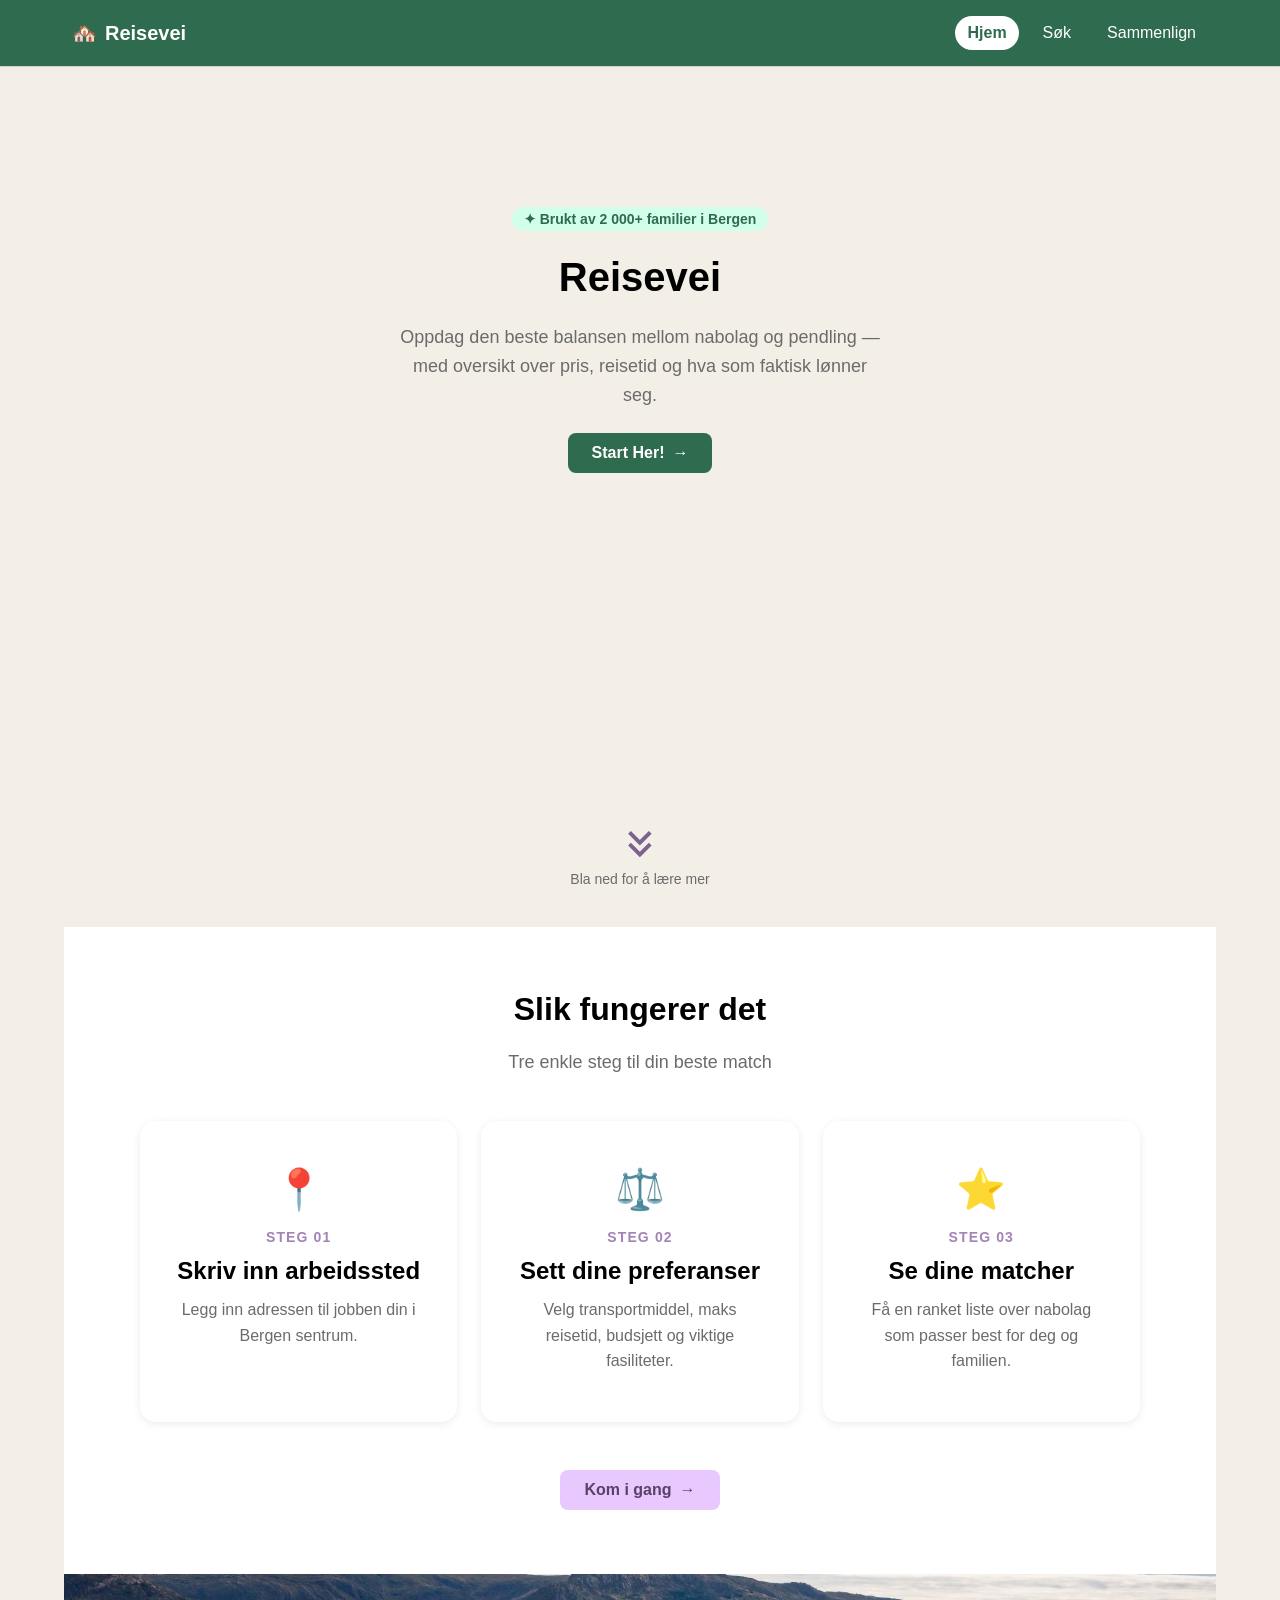
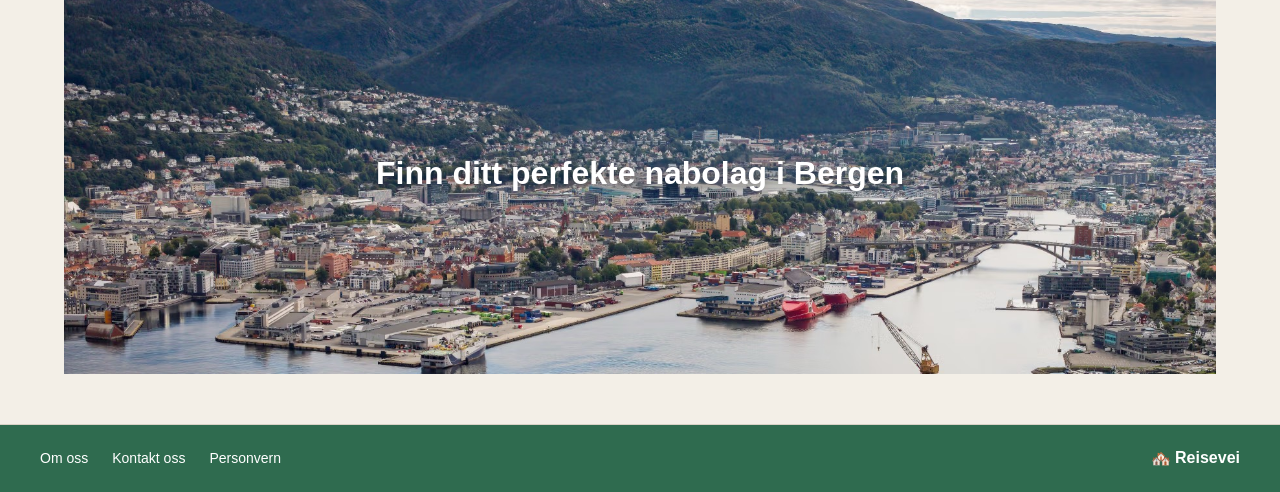
==== commit f2fb5f7f: "Fjernet bildene og teksten" ====
--- a/index.html
+++ b/index.html
@@ -44,23 +44,6 @@
                 <p class="hero-subtitle">
                     Oppdag den beste balansen mellom nabolag og pendling — med oversikt over pris, reisetid og hva som faktisk lønner seg.
                 </p>
-
-                <div class="match-visual">
-                    <figure class="match-image-home">
-                        <img src="images/hjem.png" alt="Eksempel på et hjem" class="match-image">
-                            <figcaption class="match-image-caption">Ditt nabolag</figcaption>
-                    </figure>
-
-                <div class="match-arrow" aria-hidden="true">
-                    <span class="match-arrow-icon">↪</span>
-                    <span class="match-arrow-text">Best match</span>
-                </div>
-
-                <figure class="match-image-work">
-                    <img src="images/jobb.png" alt="Eksempel på et arbeidssted" class="match-image">
-                        <figcaption class="match-image-caption">Din jobb</figcaption>
-                </figure>
-                </div>
 
                 <a href="map.html" class="btn btn--primary hero-cta" id="hero-start-button">
                     <span class="button-text">Start Her!</span>
--- a/style.css
+++ b/style.css
@@ -185,13 +185,16 @@
 
 .hero {
     position: relative;
-    min-height: calc(100vh - 64px);
-    display: flex;
-    flex-direction: column;
+    min-height: 90vh;
+
+    display: flex;
+    flex-direction: column;
+    align-items: center;
+    justify-content: flex-start;
+
     gap: var(--space-4xl);
-    align-items: center;
-    justify-content: center;
-    padding: var(--space-4xl) var(--space-2xl);
+
+    padding: 90px var(--space-2xl) 80px;
 }
 
 .hero-content {
@@ -240,10 +243,10 @@
 }
 
 .match-image {
-    width: 120px;
-    height: 80px;
+    width: 180px;
+    height: 120px;
     object-fit: cover;
-    border-radius: var(--radius-lg);
+    border-radius: var(--radius-xl);
 }
 
 .match-image-caption {
@@ -276,7 +279,7 @@
 
 .scroll-text {
     position: absolute;
-    bottom: var(--space-xl);
+    bottom: 40px;
     left: 50%;
     transform: translateX(-50%);
     display: flex;
@@ -900,6 +903,125 @@
     line-height: 1.6;
 }
 
+/*==============================
+        COMPARISON PAGE
+===============================*/
+
+.compare-header {
+    padding: var(--space-3xl) var(--space-2xl) var(--space-xl);
+    max-width: 1200px;
+    margin: 0 auto;
+}
+
+.compare-title {
+    font-size: var(--text-h2);
+    font-weight: var(--weight-bold);
+}
+
+.back-nav {
+    padding: var(--space-xl) var(--space-2xl) 0;
+    max-width: 1200px;
+    margin: 0 auto;
+}
+
+.back-link {
+    display: inline-flex;
+    align-items: center;
+    gap: var(--space-sm);
+    text-decoration: none;
+    color: var(--color-primary);
+    font-weight: var(--weight-semibold);
+}
+
+.compare-grid {
+    display: grid;
+    grid-template-columns: 1fr 1fr;
+    gap: var(--space-2xl);
+    max-width: 1200px;
+    margin: 0 auto;
+    padding: var(--space-xl) var(--space-2xl) var(--space-4xl);
+}
+
+.compare-column {
+    background-color: var(--color-white);
+    border-radius: var(--radius-xl);
+    box-shadow: var(--shadow);
+    padding: var(--space-2xl);
+    display: flex;
+    flex-direction: column;
+    gap: var(--space-xl);
+}
+
+.column-header {
+    display: flex;
+    align-items: center;
+    justify-content: space-between;
+}
+
+.column-header h2 {
+    font-size: var(--text-h3);
+    font-weight: var(--weight-bold);
+}
+
+.ai-explanation h3 {
+    font-size: var(--text-body);
+    font-weight: var(--weight-semibold);
+    color: var(--color-secondary-dark-70);
+    margin-bottom: var(--space-sm);
+}
+
+.pros-cons {
+    display: flex;
+    gap: var(--space-xl);
+}
+
+.pros-cons .pros,
+.pros-cons .cons {
+    flex: 1;
+}
+
+/*==============================
+        LOADING STATE
+===============================*/
+
+.loading-state {
+    display: flex;
+    flex-direction: column;
+    align-items: center;
+    gap: var(--space-lg);
+    padding: var(--space-4xl);
+    color: var(--color-muted-grey);
+    font-size: var(--text-body);
+}
+
+.loading-spinner {
+    width: 36px;
+    height: 36px;
+    border: 3px solid var(--color-primary-light-20);
+    border-top-color: var(--color-primary);
+    border-radius: var(--radius-full);
+    animation: spin 0.8s linear infinite;
+}
+
+@keyframes spin {
+    to { transform: rotate(360deg); }
+}
+
+/*==============================
+        GOOGLE MAP
+===============================*/
+
+#map {
+    width: 100%;
+    height: 55vh;
+    flex-shrink: 0;
+    position: sticky;
+    top: 0;
+    z-index: 10;
+    overflow: hidden;
+    box-shadow: var(--shadow);
+    background-color: #ddd;
+}
 /* =========================================================
    COMPARISON PAGE
 ========================================================= */
@@ -1290,46 +1412,4 @@
     .column-image {
         height: 200px;
     }
-}
-/*==============================
-        LOADING STATE
-===============================*/
-
-.loading-state {
-    display: flex;
-    flex-direction: column;
-    align-items: center;
-    gap: var(--space-lg);
-    padding: var(--space-4xl);
-    color: var(--color-muted-grey);
-    font-size: var(--text-body);
-}
-
-.loading-spinner {
-    width: 36px;
-    height: 36px;
-    border: 3px solid var(--color-primary-light-20);
-    border-top-color: var(--color-primary);
-    border-radius: var(--radius-full);
-    animation: spin 0.8s linear infinite;
-}
-
-@keyframes spin {
-    to { transform: rotate(360deg); }
-}
-
-/*==============================
-        GOOGLE MAP
-===============================*/
-
-#map {
-    width: 100%;
-    height: 55vh;
-    flex-shrink: 0;
-    position: sticky;
-    top: 0;
-    z-index: 10;
-    overflow: hidden;
-    box-shadow: var(--shadow);
-    background-color: #ddd;
-}
+}
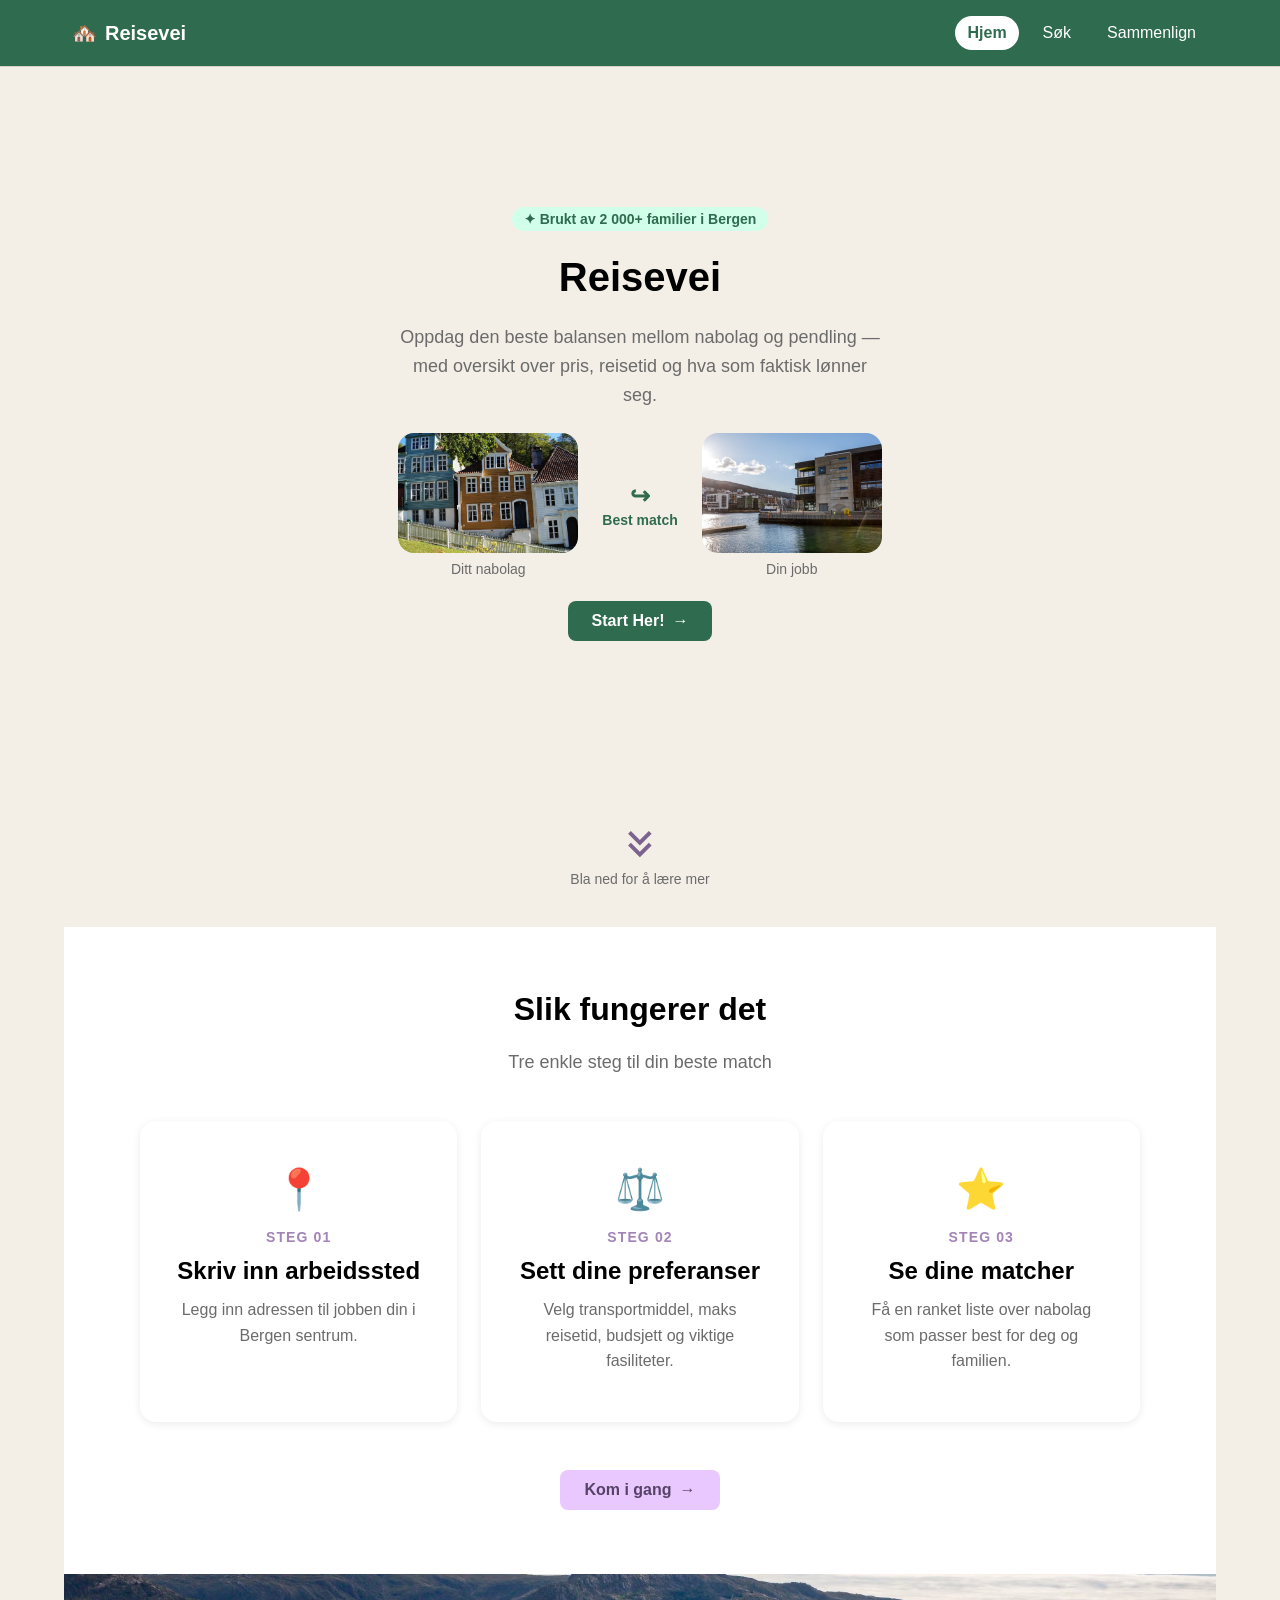
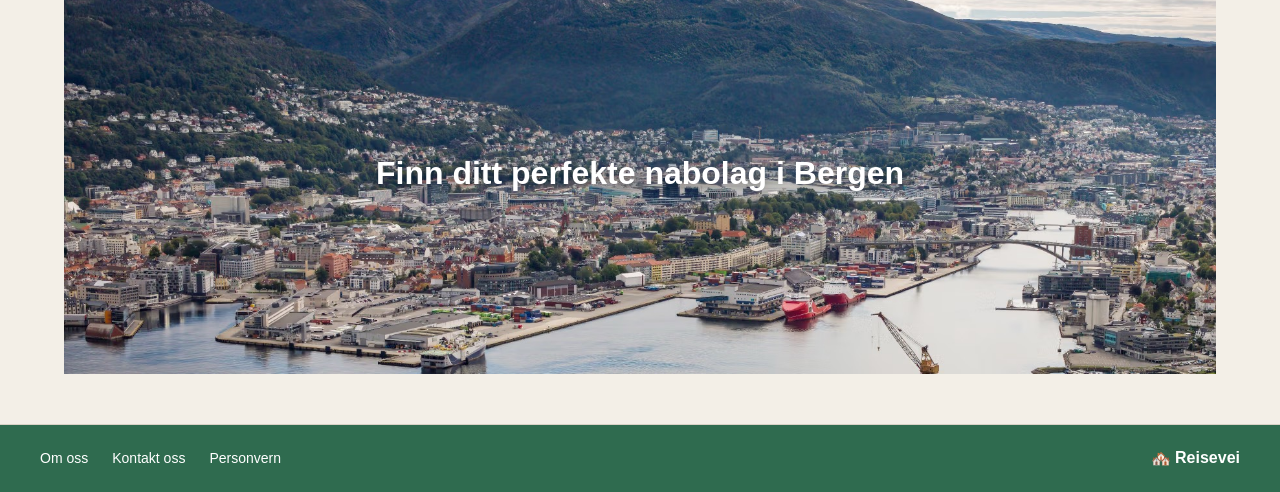
==== commit c52e3db5: "Merge pull request #6 from Henke07/comparisonpage Comparisonpage" ====
--- a/index.html
+++ b/index.html
@@ -44,6 +44,23 @@
                 <p class="hero-subtitle">
                     Oppdag den beste balansen mellom nabolag og pendling — med oversikt over pris, reisetid og hva som faktisk lønner seg.
                 </p>
+
+                <div class="match-visual">
+                    <figure class="match-image-home">
+                        <img src="images/hjem.png" alt="Eksempel på et hjem" class="match-image">
+                            <figcaption class="match-image-caption">Ditt nabolag</figcaption>
+                    </figure>
+
+                <div class="match-arrow" aria-hidden="true">
+                    <span class="match-arrow-icon">↪</span>
+                    <span class="match-arrow-text">Best match</span>
+                </div>
+
+                <figure class="match-image-work">
+                    <img src="images/jobb.png" alt="Eksempel på et arbeidssted" class="match-image">
+                        <figcaption class="match-image-caption">Din jobb</figcaption>
+                </figure>
+                </div>
 
                 <a href="map.html" class="btn btn--primary hero-cta" id="hero-start-button">
                     <span class="button-text">Start Her!</span>
--- a/style.css
+++ b/style.css
@@ -97,6 +97,12 @@
     color: var(--color-black);
 }
 
+ul {
+    list-style: none;
+    margin: 0;
+    padding: 0;
+}
+
 /*==============================
         LAYOUT (Header)
 ===============================*/
@@ -653,7 +659,7 @@
     display: flex;
     flex-direction: column;
     align-items: center;
-    text-align: center;
+    text-align: left;
     gap: var(--space-xl);
 }
 .best-matches-header{
@@ -674,7 +680,11 @@
 
 .best-matches-card-img {
     width: 200px;
+    min-height: 200px;
     flex-shrink: 0;
+    align-self: stretch;
+    background: linear-gradient(135deg, #2F6B4F 0%, #4DB88A 100%);
+    overflow: hidden;
 }
 
 .best-matches-card-img img {
@@ -828,7 +838,7 @@
 .attributes-pros-list,
 .attributes-cons-list {
     list-style: disc;
-    padding-left: var(--space-lg);
+    padding-left: var(--space-md);
     display: flex;
     flex-direction: column;
     align-items: flex-start;
@@ -903,83 +913,397 @@
     line-height: 1.6;
 }
 
-/*==============================
-        COMPARISON PAGE
-===============================*/
-
-.compare-header {
-    padding: var(--space-3xl) var(--space-2xl) var(--space-xl);
+/* =========================================================
+   COMPARISON PAGE
+========================================================= */
+
+.comparison-page {
+    background-color: #f5f3ef;
+    min-height: 100vh;
+}
+
+/* Main layout */
+#main-content {
     max-width: 1200px;
     margin: 0 auto;
-}
-
-.compare-title {
-    font-size: var(--text-h2);
-    font-weight: var(--weight-bold);
-}
+    padding: 50px 24px;
+}
+
+/* =========================================================
+   BACK BUTTON
+========================================================= */
 
 .back-nav {
-    padding: var(--space-xl) var(--space-2xl) 0;
-    max-width: 1200px;
-    margin: 0 auto;
+    margin-bottom: 32px;
 }
 
 .back-link {
     display: inline-flex;
     align-items: center;
-    gap: var(--space-sm);
+    gap: 8px;
     text-decoration: none;
-    color: var(--color-primary);
-    font-weight: var(--weight-semibold);
-}
+    color: #2d7050;
+    font-weight: 700;
+    font-size: 18px;
+    transition: 0.2s ease;
+}
+
+.back-link:hover {
+    opacity: 0.8;
+}
+
+/* =========================================================
+   PAGE TITLE
+========================================================= */
+
+.compare-header {
+    text-align: center;
+    margin-bottom: 40px;
+}
+
+.compare-title {
+    font-size: 56px;
+    font-weight: 800;
+    color: #111;
+    margin: 0;
+}
+
+/* =========================================================
+   SELECT CONTROLS
+========================================================= */
+
+.compare-controls {
+    display: flex;
+    justify-content: center;
+    gap: 16px;
+    flex-wrap: wrap;
+    margin-bottom: 50px;
+}
+
+.compare-controls select {
+    padding: 14px 18px;
+    border-radius: 16px;
+    border: 2px solid #2d7050;
+    background: white;
+    font-size: 16px;
+    min-width: 200px;
+    outline: none;
+}
+
+.compare-controls button {
+    padding: 14px 22px;
+    border-radius: 16px;
+    border: none;
+    background: #2d7050;
+    color: white;
+    font-size: 16px;
+    font-weight: 700;
+    cursor: pointer;
+    transition: 0.2s ease;
+}
+
+.compare-controls button:hover {
+    background: #24583f;
+    transform: translateY(-1px);
+}
+
+/* =========================================================
+   COMPARISON GRID
+========================================================= */
 
 .compare-grid {
     display: grid;
+    grid-template-columns: repeat(2, 1fr);
+    gap: 32px;
+    margin-bottom: 50px;
+}
+
+/* =========================================================
+   CARD
+========================================================= */
+
+.compare-column {
+    background: white;
+    border-radius: 30px;
+    padding: 24px;
+    box-shadow: 0 10px 30px rgba(0,0,0,0.08);
+}
+
+/* =========================================================
+   IMAGE
+========================================================= */
+
+.column-image-wrapper {
+    position: relative;
+}
+
+.column-image {
+    width: 100%;
+    height: 240px;
+    object-fit: cover;
+    border-radius: 22px;
+}
+
+.column-image-title {
+    font-size: 30px;
+    font-weight: 800;
+    margin-top: 16px;
+    color: #111;
+}
+
+/* =========================================================
+   MATCH BADGE
+========================================================= */
+
+.match-badge {
+    display: inline-flex;
+    align-items: center;
+    justify-content: center;
+    margin-top: 14px;
+    padding: 10px 16px;
+    border-radius: 999px;
+    background: #dff5e7;
+    color: #2d7050;
+    font-weight: 700;
+    font-size: 15px;
+}
+
+/* =========================================================
+   SECTIONS
+========================================================= */
+
+.chart-section,
+.ai-explanation,
+.commute-timeline,
+.pros-cons {
+    margin-top: 32px;
+}
+
+/* =========================================================
+   CHART SECTION
+========================================================= */
+
+.chart-title {
+    font-size: 22px;
+    margin-bottom: 16px;
+    color: #111;
+}
+
+.chart {
+    background: #f7f7f7;
+    border-radius: 20px;
+    min-height: 260px;
+    padding: 16px;
+}
+
+.chart-values {
+    list-style: none;
+    padding: 0;
+    margin-top: 20px;
+}
+
+.chart-values li {
+    display: flex;
+    justify-content: space-between;
+    padding: 12px 0;
+    border-bottom: 1px solid #ececec;
+    font-size: 16px;
+}
+
+/* =========================================================
+   AI BOX
+========================================================= */
+
+.ai-explanation {
+    background: #f8f8f8;
+    border-radius: 22px;
+    padding: 22px;
+}
+
+.ai-explanation h2 {
+    margin-top: 0;
+    font-size: 24px;
+    margin-bottom: 14px;
+}
+
+.ai-explanation p {
+    line-height: 1.7;
+    color: #444;
+}
+
+/* =========================================================
+   COMMUTE SECTION
+========================================================= */
+
+.commute-timeline h2 {
+    margin-bottom: 16px;
+}
+
+.commute-total-time {
+    display: inline-block;
+    background: #eef8f1;
+    color: #2d7050;
+    padding: 10px 16px;
+    border-radius: 999px;
+    font-weight: 700;
+    margin-bottom: 20px;
+}
+
+.route-timeline {
+    padding-left: 20px;
+}
+
+.route-timeline li {
+    margin-bottom: 12px;
+    line-height: 1.5;
+}
+
+/* =========================================================
+   PROS / CONS
+========================================================= */
+
+.pros-cons {
+    display: grid;
     grid-template-columns: 1fr 1fr;
-    gap: var(--space-2xl);
+    gap: 20px;
+}
+
+.pros,
+.cons {
+    background: #f8f8f8;
+    padding: 22px;
+    border-radius: 20px;
+}
+
+.pros h3,
+.cons h3 {
+    margin-top: 0;
+    margin-bottom: 16px;
+}
+
+.pros ul,
+.cons ul {
+    padding-left: 20px;
+}
+
+.pros li,
+.cons li {
+    margin-bottom: 10px;
+    line-height: 1.5;
+}
+
+/* =========================================================
+   AI RECOMMENDATION
+========================================================= */
+
+.ai-recommendation {
+    background: white;
+    border-radius: 30px;
+    padding: 32px;
+    margin-bottom: 50px;
+    box-shadow: 0 10px 30px rgba(0,0,0,0.08);
+}
+
+.ai-recommendation h2 {
+    font-size: 34px;
+    margin-top: 0;
+    margin-bottom: 18px;
+}
+
+.ai-recommendation p {
+    line-height: 1.7;
+    font-size: 17px;
+    color: #444;
+}
+
+/* =========================================================
+   MAIN CHART
+========================================================= */
+
+.main-comparison-chart {
     max-width: 1200px;
-    margin: 0 auto;
-    padding: var(--space-xl) var(--space-2xl) var(--space-4xl);
-}
-
-.compare-column {
-    background-color: var(--color-white);
-    border-radius: var(--radius-xl);
-    box-shadow: var(--shadow);
-    padding: var(--space-2xl);
-    display: flex;
-    flex-direction: column;
-    gap: var(--space-xl);
-}
-
-.column-header {
-    display: flex;
-    align-items: center;
-    justify-content: space-between;
-}
-
-.column-header h2 {
-    font-size: var(--text-h3);
-    font-weight: var(--weight-bold);
-}
-
-.ai-explanation h3 {
-    font-size: var(--text-body);
-    font-weight: var(--weight-semibold);
-    color: var(--color-secondary-dark-70);
-    margin-bottom: var(--space-sm);
-}
-
-.pros-cons {
-    display: flex;
-    gap: var(--space-xl);
-}
-
-.pros-cons .pros,
-.pros-cons .cons {
-    flex: 1;
-}
-
+    margin: 0 auto 60px;
+    padding: 0 24px;
+}
+
+#comparison-chart {
+    background: white;
+    border-radius: 30px;
+    padding: 30px;
+    min-height: 420px;
+    box-shadow: 0 10px 30px rgba(0,0,0,0.08);
+}
+
+/* =========================================================
+   CTA BUTTON
+========================================================= */
+
+.home-cta-wrapper {
+    text-align: center;
+    margin-bottom: 60px;
+}
+
+.secondary-button {
+    display: inline-flex;
+    align-items: center;
+    justify-content: center;
+    padding: 16px 30px;
+    border-radius: 999px;
+    background: #2d7050;
+    color: white;
+    text-decoration: none;
+    font-weight: 700;
+    transition: 0.2s ease;
+}
+
+.secondary-button:hover {
+    background: #24583f;
+    transform: translateY(-1px);
+}
+
+/* =========================================================
+   RESPONSIVE
+========================================================= */
+
+@media (max-width: 950px) {
+
+    .compare-grid {
+        grid-template-columns: 1fr;
+    }
+
+    .pros-cons {
+        grid-template-columns: 1fr;
+    }
+
+    .compare-title {
+        font-size: 42px;
+    }
+}
+
+@media (max-width: 600px) {
+
+    .compare-title {
+        font-size: 34px;
+    }
+
+    .compare-controls {
+        flex-direction: column;
+        align-items: stretch;
+    }
+
+    .compare-controls select,
+    .compare-controls button {
+        width: 100%;
+    }
+
+    .compare-column {
+        padding: 18px;
+    }
+
+    .column-image {
+        height: 200px;
+    }
+}
 /*==============================
         LOADING STATE
 ===============================*/
@@ -1005,6 +1329,465 @@
 
 @keyframes spin {
     to { transform: rotate(360deg); }
+}
+
+/*==============================
+        COMPARISON CONTROLS
+===============================*/
+
+.compare-controls {
+    display: flex;
+    align-items: center;
+    gap: var(--space-lg);
+    padding: 0 var(--space-2xl) var(--space-xl);
+    max-width: 1200px;
+    margin: 0 auto;
+}
+
+.compare-controls select {
+    flex: 1;
+    padding: var(--space-md) var(--space-4xl) var(--space-md) var(--space-lg);
+    border: 1.5px solid var(--color-primary-light-50);
+    border-radius: var(--radius-regular);
+    font-family: var(--font-body);
+    font-size: var(--text-body);
+    background-color: var(--color-white);
+    color: var(--color-black);
+    cursor: pointer;
+    appearance: none;
+    background-image: url("data:image/svg+xml,%3Csvg xmlns='http://www.w3.org/2000/svg' width='16' height='16' viewBox='0 0 24 24' fill='none' stroke='%232F6B4F' stroke-width='2'%3E%3Cpath d='M6 9l6 6 6-6'/%3E%3C/svg%3E");
+    background-repeat: no-repeat;
+    background-position: right var(--space-lg) center;
+    outline: none;
+}
+
+.compare-controls select:focus {
+    border-color: var(--color-primary);
+    box-shadow: 0 0 0 3px var(--color-primary-light-20);
+}
+
+#compare-btn {
+    font-family: var(--font-body);
+    font-size: var(--text-body);
+    font-weight: var(--weight-semibold);
+    background-color: var(--color-primary);
+    color: var(--color-white);
+    border: none;
+    border-radius: var(--radius-regular);
+    padding: var(--space-md) var(--space-xl);
+    cursor: pointer;
+    white-space: nowrap;
+    transition: background-color 0.15s ease;
+}
+
+#compare-btn:hover {
+    background-color: var(--color-primary-light-50);
+}
+
+/*==============================
+        COMPARISON COLUMN HEADER
+===============================*/
+
+.compare-column .column-header {
+    position: relative;
+    flex-direction: column;
+    align-items: stretch;
+    gap: 0;
+    justify-content: flex-start;
+}
+
+.column-image-wrapper {
+    position: relative;
+    width: 100%;
+    border-radius: var(--radius-lg);
+    overflow: hidden;
+    aspect-ratio: 16 / 9;
+    background-color: var(--color-borders);
+}
+
+.column-image {
+    width: 100%;
+    height: 100%;
+    object-fit: cover;
+    display: block;
+}
+
+.column-image-title {
+    position: absolute;
+    bottom: 0;
+    left: 0;
+    right: 0;
+    padding: var(--space-2xl) var(--space-md) var(--space-md);
+    background: linear-gradient(to top, rgba(0, 0, 0, 0.65), transparent);
+    color: var(--color-white);
+    font-size: var(--text-h4);
+    font-weight: var(--weight-bold);
+}
+
+.column-image-wrapper .match-badge {
+    position: absolute;
+    top: var(--space-md);
+    right: var(--space-md);
+    background-color: var(--color-primary);
+    color: var(--color-white);
+    border-radius: var(--radius-full);
+    padding: var(--space-xs) var(--space-md);
+    font-size: var(--text-body-s);
+    font-weight: var(--weight-bold);
+    z-index: 2;
+}
+
+/*==============================
+        COMPARISON CHART SECTION
+===============================*/
+
+.comparison-chart-section {
+    margin-bottom: var(--space-4xl);
+}
+
+.comparison-chart-title {
+    font-size: var(--text-h3);
+    font-weight: var(--weight-bold);
+    margin-bottom: var(--space-xl);
+}
+
+/*==============================
+        CHART SECTION
+===============================*/
+
+.chart-section {
+    display: flex;
+    flex-direction: column;
+    gap: var(--space-md);
+    background-color: var(--color-primary-light-10);
+    border-radius: var(--radius-lg);
+    padding: var(--space-xl);
+}
+
+.chart-title {
+    font-size: var(--text-body);
+    font-weight: var(--weight-semibold);
+    color: var(--color-black);
+}
+
+.chart {
+    display: flex;
+    flex-direction: column;
+    gap: var(--space-md);       /* mer luft mellom tykkere søyler */
+}
+
+.chart-bar-row {
+    display: flex;
+    align-items: center;
+    gap: var(--space-sm);
+}
+
+.chart-bar-label {
+    font-size: var(--text-body-s);
+    font-weight: var(--weight-medium);  /* litt tykkere tekst, lettere å lese */
+    color: var(--color-muted-grey);
+    width: 72px;
+    flex-shrink: 0;
+}
+
+.chart-bar-track {
+    flex: 1;
+    height: 20px;               /* opp fra 10px — dobbelt så tykk */
+    background-color: var(--color-borders);
+    border-radius: var(--radius-full);
+    overflow: hidden;
+}
+
+.chart-bar-fill {
+    height: 100%;
+    background-color: var(--color-primary);   /* standard-farge (grønn) */
+    border-radius: var(--radius-full);
+    transition: width 0.4s ease;
+}
+
+/* Kostnad → lilla */
+.chart-bar-fill--cost {
+    background-color: var(--color-secondary-dark-60);
+}
+
+/* Reisetid → grønn */
+.chart-bar-fill--time {
+    background-color: var(--color-primary);
+}
+
+.chart-values {
+    list-style: none;
+    display: flex;
+    flex-direction: column;
+    gap: var(--space-xs);
+    border-top: 1px solid var(--color-borders);
+    padding-top: var(--space-md);
+}
+
+.chart-values li {
+    display: flex;
+    justify-content: space-between;
+    font-size: var(--text-body-s);
+    color: var(--color-muted-grey);
+}
+
+.chart-values li span:last-child {
+    font-weight: var(--weight-semibold);
+    color: var(--color-black);
+}
+
+/*==============================
+        AI EXPLANATION
+===============================*/
+
+.ai-explanation {
+    background-color: var(--color-primary-light-10);
+    border: 1px solid var(--color-primary-light-30);
+    border-radius: var(--radius-lg);
+    padding: var(--space-xl);
+    display: flex;
+    flex-direction: column;
+    gap: var(--space-sm);
+}
+
+.ai-explanation h2 {
+    font-size: var(--text-body);
+    font-weight: var(--weight-semibold);
+    color: var(--color-primary);
+}
+
+.ai-explanation p {
+    font-size: var(--text-body);
+    color: var(--color-black);
+    line-height: 1.6;
+}
+
+/*==============================
+        COMMUTE TIMELINE
+===============================*/
+
+.commute-timeline {
+    display: flex;
+    flex-direction: column;
+    gap: var(--space-lg);
+    background-color: #f5f5f5;
+    border-radius: var(--radius-lg);
+    padding: var(--space-xl);
+}
+
+.commute-timeline h2,
+.commute-timeline h3 {
+    font-size: var(--text-body);
+    font-weight: var(--weight-semibold);
+    color: var(--color-black);
+    margin: 0;
+}
+
+.commute-total-time {
+    display: inline-flex;
+    align-items: center;
+    gap: var(--space-xs);
+    background-color: var(--color-primary-light-20);
+    color: var(--color-primary);
+    border-radius: var(--radius-full);
+    padding: var(--space-xs) var(--space-md);
+    font-size: var(--text-body-s);
+    font-weight: var(--weight-semibold);
+    align-self: flex-start;
+}
+
+.route-timeline {
+    list-style: none;
+    display: flex;
+    flex-direction: column;
+    gap: 0;
+    padding-left: var(--space-xl);
+    position: relative;
+}
+
+.route-timeline::before {
+    content: '';
+    position: absolute;
+    left: 8px;
+    top: 12px;
+    bottom: 12px;
+    width: 2px;
+    background-color: #d0d0d0;
+}
+
+.route-timeline li {
+    position: relative;
+    padding: var(--space-sm) 0 var(--space-sm) var(--space-lg);
+    font-size: var(--text-body-s);
+    color: var(--color-black);
+    line-height: 1.5;
+}
+
+.route-timeline li::before {
+    content: '';
+    position: absolute;
+    left: -15px;
+    top: 9px;
+    width: 14px;
+    height: 14px;
+    border-radius: var(--radius-full);
+    background-color: var(--color-primary);
+    border: 2px solid #f5f5f5;
+    outline: 2px solid var(--color-primary);
+    z-index: 1;
+}
+
+/* Farget sirkel per transportmodus */
+.route-timeline li[data-type="bus"]::before {
+    background-color: #A284B7;
+    outline-color: #A284B7;
+}
+.route-timeline li[data-type="tram"]::before {
+    background-color: #A284B7;
+    outline-color: #A284B7;
+}
+.route-timeline li[data-type="transfer"]::before {
+    display: none;
+}
+
+/* Emoji-ikon foran teksten */
+.route-icon {
+    display: inline-block;
+    width: 1.4em;          /* fast bredde → all tekst starter på linje */
+    text-align: center;
+}
+
+/*==============================
+        PROS / CONS
+===============================*/
+
+.pros-cons .pros h3,
+.pros-cons .cons h3 {
+    font-size: var(--text-body-s);
+    font-weight: var(--weight-semibold);
+    padding-left: var(--space-sm);
+    margin-bottom: var(--space-sm);
+}
+
+.pros-cons .pros h3 {
+    color: var(--color-primary);
+    border-left: 3px solid var(--color-primary);
+}
+
+.pros-cons .cons h3 {
+    color: var(--color-muted-grey);
+    border-left: 3px solid var(--color-borders);
+}
+
+.pros-cons ul {
+    list-style: none;      /* fjerner standard kulepunkter */
+    padding-left: 0;
+    display: flex;
+    flex-direction: column;
+    gap: var(--space-xs);
+    font-size: var(--text-body-s);
+}
+
+/* Hvert li trenger plass til ikonet til venstre */
+.pros li,
+.cons li {
+    position: relative;
+    padding-left: var(--space-xl);  /* 24px — plass til ✓ / ✕ */
+}
+
+/* Grønt hake for fordeler */
+.pros li::before {
+    content: "✓";
+    position: absolute;
+    left: 0;
+    font-weight: var(--weight-bold);
+    color: var(--color-success);
+}
+
+/* Rødt kryss for ulemper */
+.cons li::before {
+    content: "✕";
+    position: absolute;
+    left: 0;
+    font-weight: var(--weight-bold);
+    color: var(--color-error);
+}
+
+/*==============================
+        AI RECOMMENDATION
+===============================*/
+
+.ai-recommendation {
+    max-width: 1200px;
+    margin: 0 auto;
+    padding: 0 var(--space-2xl) var(--space-4xl);
+    display: flex;
+    flex-direction: column;
+    align-items: center;
+    gap: var(--space-xl);
+}
+
+.ai-recommendation-content {
+    display: flex;
+    align-items: center;
+    gap: var(--space-2xl);
+    background-color: var(--color-primary);
+    color: var(--color-white);
+    border-radius: var(--radius-xl);
+    padding: var(--space-3xl);
+    width: 100%;
+}
+
+.ai-recommendation-icon {
+    font-size: 3rem;
+    line-height: 1;
+    flex-shrink: 0;
+}
+
+.ai-recommendation-label {
+    font-size: var(--text-body-s);
+    font-weight: var(--weight-semibold);
+    letter-spacing: 0.08em;
+    text-transform: uppercase;
+    opacity: 0.7;
+    margin-bottom: var(--space-xs);
+}
+
+.ai-recommendation-title {
+    font-size: var(--text-h2);
+    font-weight: var(--weight-bold);
+    margin-bottom: var(--space-sm);
+}
+
+.ai-recommendation-desc {
+    font-size: var(--text-body);
+    line-height: 1.6;
+    opacity: 0.9;
+    max-width: 560px;
+}
+
+/* Større knapp-variant brukt under anbefalingen */
+.btn--lg {
+    font-size: var(--text-h5);
+    padding: var(--space-lg) var(--space-3xl);
+}
+
+/*==============================
+        MAIN COMPARISON CHART
+===============================*/
+
+.main-comparison-chart {
+    max-width: 1200px;
+    margin: 0 auto;
+    padding: 0 var(--space-2xl) var(--space-4xl);
+}
+
+#comparison-chart {
+    background-color: var(--color-white);
+    border-radius: var(--radius-xl);
+    box-shadow: var(--shadow);
+    padding: var(--space-2xl);
+    min-height: 200px;
 }
 
 /*==============================
@@ -1027,244 +1810,305 @@
 ========================================================= */
 
 .comparison-page {
-    background-color: #f5f3ef;
+    background-color: var(--color-page-bg);
     min-height: 100vh;
 }
 
-/* Main layout */
-#main-content {
+.comparison-page #main-content {
     max-width: 1200px;
     margin: 0 auto;
-    padding: 50px 24px;
-}
-
-/* =========================================================
-   BACK BUTTON
+    padding: var(--space-3xl) var(--space-2xl);
+}
+
+/* =========================================================
+   PAGE TITLE
+========================================================= */
+
+.compare-page-title {
+    font-size: var(--text-h1);
+    font-weight: var(--weight-bold);
+    text-align: center;
+    color: var(--color-black);
+    margin-bottom: var(--space-3xl);
+}
+
+/* =========================================================
+   BACK NAV
 ========================================================= */
 
 .back-nav {
-    margin-bottom: 32px;
+    margin-bottom: var(--space-2xl);
 }
 
 .back-link {
     display: inline-flex;
     align-items: center;
-    gap: 8px;
+    gap: var(--space-sm);
     text-decoration: none;
-    color: #2d7050;
-    font-weight: 700;
-    font-size: 18px;
-    transition: 0.2s ease;
+    color: var(--color-primary);
+    font-weight: var(--weight-bold);
+    font-size: var(--text-h5);
+    transition: opacity 0.2s ease;
 }
 
 .back-link:hover {
-    opacity: 0.8;
-}
-
-/* =========================================================
-   PAGE TITLE
-========================================================= */
-
-.compare-header {
-    text-align: center;
-    margin-bottom: 40px;
-}
-
-.compare-title {
-    font-size: 56px;
-    font-weight: 800;
-    color: #111;
-    margin: 0;
-}
-
-/* =========================================================
-   SELECT CONTROLS
-========================================================= */
-
-.compare-controls {
-    display: flex;
-    justify-content: center;
-    gap: 16px;
-    flex-wrap: wrap;
-    margin-bottom: 50px;
-}
-
-.compare-controls select {
-    padding: 14px 18px;
-    border-radius: 16px;
-    border: 2px solid #2d7050;
-    background: white;
-    font-size: 16px;
-    min-width: 200px;
-    outline: none;
-}
-
-.compare-controls button {
-    padding: 14px 22px;
-    border-radius: 16px;
-    border: none;
-    background: #2d7050;
-    color: white;
-    font-size: 16px;
-    font-weight: 700;
-    cursor: pointer;
-    transition: 0.2s ease;
-}
-
-.compare-controls button:hover {
-    background: #24583f;
-    transform: translateY(-1px);
-}
-
-/* =========================================================
-   COMPARISON GRID
+    opacity: 0.75;
+}
+
+/* =========================================================
+   AI RECOMMENDATION BANNER
+========================================================= */
+
+.ai-recommendation {
+    display: flex;
+    flex-direction: column;
+    align-items: center;
+    gap: var(--space-xl);
+    margin-top: var(--space-3xl);
+    margin-bottom: var(--space-3xl);
+    padding: 0;
+    max-width: none;
+}
+
+.ai-recommendation-content {
+    display: flex;
+    align-items: center;
+    gap: var(--space-2xl);
+    background-color: var(--color-primary);
+    border-radius: var(--radius-xl);
+    padding: var(--space-3xl);
+    width: 100%;
+    color: var(--color-white);
+    box-shadow: var(--shadow);
+}
+
+.ai-recommendation-icon {
+    font-size: 3rem;
+    line-height: 1;
+    flex-shrink: 0;
+}
+
+.ai-recommendation-label {
+    font-size: var(--text-body-s);
+    font-weight: var(--weight-semibold);
+    letter-spacing: 0.08em;
+    text-transform: uppercase;
+    opacity: 0.7;
+    margin-bottom: var(--space-xs);
+}
+
+.ai-recommendation-title {
+    font-size: var(--text-h2);
+    font-weight: var(--weight-bold);
+    margin-bottom: var(--space-sm);
+}
+
+.ai-recommendation-desc {
+    font-size: var(--text-body);
+    line-height: 1.6;
+    opacity: 0.9;
+    max-width: 560px;
+}
+
+/* =========================================================
+   COMPARE GRID
 ========================================================= */
 
 .compare-grid {
     display: grid;
     grid-template-columns: repeat(2, 1fr);
-    gap: 32px;
-    margin-bottom: 50px;
-}
-
-/* =========================================================
-   CARD
+    gap: var(--space-2xl);
+    margin-bottom: var(--space-3xl);
+    padding: 0;
+    max-width: none;
+}
+
+/* =========================================================
+   COMPARE CARD
 ========================================================= */
 
 .compare-column {
-    background: white;
-    border-radius: 30px;
-    padding: 24px;
-    box-shadow: 0 10px 30px rgba(0,0,0,0.08);
-}
-
-/* =========================================================
-   IMAGE
+    background-color: var(--color-white);
+    border-radius: var(--radius-xl);
+    box-shadow: var(--shadow);
+    overflow: hidden;
+    display: flex;
+    flex-direction: column;
+    padding: 0;
+    gap: 0;
+}
+
+/* =========================================================
+   CARD IMAGE HEADER
 ========================================================= */
 
 .column-image-wrapper {
     position: relative;
+    width: 100%;
+    height: 220px;
+    aspect-ratio: auto;
+    border-radius: 0;
+    background: linear-gradient(135deg, var(--color-primary) 0%, var(--color-primary-light-50) 100%);
+    flex-shrink: 0;
+    overflow: hidden;
 }
 
 .column-image {
     width: 100%;
-    height: 240px;
+    height: 100%;
     object-fit: cover;
-    border-radius: 22px;
+    display: block;
 }
 
 .column-image-title {
-    font-size: 30px;
-    font-weight: 800;
-    margin-top: 16px;
-    color: #111;
-}
-
-/* =========================================================
-   MATCH BADGE
-========================================================= */
-
-.match-badge {
-    display: inline-flex;
-    align-items: center;
+    position: absolute;
+    bottom: 0;
+    left: 0;
+    right: 0;
+    padding: var(--space-2xl) var(--space-xl) var(--space-lg);
+    background: linear-gradient(to top, rgba(0, 0, 0, 0.55), transparent);
+    color: var(--color-white);
+    font-size: var(--text-h3);
+    font-weight: var(--weight-bold);
+}
+
+.column-image-wrapper .match-badge {
+    position: absolute;
+    top: var(--space-md);
+    right: var(--space-md);
+    background-color: var(--color-white);
+    color: var(--color-primary);
+    border-radius: var(--radius-full);
+    padding: var(--space-xs) var(--space-md);
+    font-size: var(--text-body-s);
+    font-weight: var(--weight-bold);
+    z-index: 2;
+}
+
+/* =========================================================
+   CARD BODY
+========================================================= */
+
+.compare-column-body {
+    padding: var(--space-xl);
+    display: flex;
+    flex-direction: column;
+    gap: var(--space-xl);
+    flex: 1;
+}
+
+/* =========================================================
+   KOSTNAD VS. REISETID — mini bar chart
+========================================================= */
+
+.section-label {
+    font-size: var(--text-body-s);
+    font-weight: var(--weight-semibold);
+    color: var(--color-muted-grey);
+    text-transform: uppercase;
+    letter-spacing: 0.06em;
+    margin-bottom: var(--space-md);
+}
+
+.cc-chart {
+    display: flex;
+    gap: 48px;
+    align-items: flex-end;
+    height: 130px;
     justify-content: center;
-    margin-top: 14px;
-    padding: 10px 16px;
-    border-radius: 999px;
-    background: #dff5e7;
-    color: #2d7050;
-    font-weight: 700;
-    font-size: 15px;
-}
-
-/* =========================================================
-   SECTIONS
-========================================================= */
-
-.chart-section,
-.ai-explanation,
-.commute-timeline,
-.pros-cons {
-    margin-top: 32px;
-}
-
-/* =========================================================
-   CHART SECTION
-========================================================= */
-
-.chart-title {
-    font-size: 22px;
-    margin-bottom: 16px;
-    color: #111;
-}
-
-.chart {
-    background: #f7f7f7;
-    border-radius: 20px;
-    min-height: 260px;
-    padding: 16px;
-}
-
-.chart-values {
-    list-style: none;
-    padding: 0;
-    margin-top: 20px;
-}
-
-.chart-values li {
-    display: flex;
-    justify-content: space-between;
-    padding: 12px 0;
-    border-bottom: 1px solid #ececec;
-    font-size: 16px;
-}
-
-/* =========================================================
-   AI BOX
+    padding-bottom: var(--space-xs);
+    border-bottom: 2px solid var(--color-borders);
+}
+
+.cc-bar-group {
+    display: flex;
+    flex-direction: column;
+    align-items: center;
+    gap: var(--space-sm);
+    height: 100%;
+    justify-content: flex-end;
+}
+
+.cc-bar-track {
+    width: 64px;
+    height: 100px;
+    background-color: #f0f0f0;
+    border-radius: 8px 8px 0 0;
+    display: flex;
+    align-items: flex-end;
+    overflow: hidden;
+}
+
+.cc-bar-fill {
+    width: 100%;
+    border-radius: 8px 8px 0 0;
+    transition: height 0.6s cubic-bezier(0.34, 1.56, 0.64, 1);
+}
+
+.cc-bar-fill--cost {
+    background-color: #A284B7;
+}
+
+.cc-bar-fill--time {
+    background-color: #4DB88A;
+}
+
+.cc-bar-name {
+    font-size: var(--text-body-s);
+    color: var(--color-muted-grey);
+}
+
+.cc-bar-value {
+    font-size: var(--text-body-s);
+    font-weight: var(--weight-semibold);
+    color: var(--color-black);
+    text-align: center;
+}
+
+/* =========================================================
+   EMPTY STATE
+========================================================= */
+
+.empty-state {
+    text-align: center;
+    padding: var(--space-4xl) var(--space-2xl);
+    color: var(--color-muted-grey);
+    grid-column: 1 / -1;
+}
+
+.empty-state a {
+    color: var(--color-primary);
+    font-weight: var(--weight-semibold);
+    text-decoration: none;
+}
+
+/* =========================================================
+   AI EXPLANATION BOX
 ========================================================= */
 
 .ai-explanation {
-    background: #f8f8f8;
-    border-radius: 22px;
-    padding: 22px;
+    background-color: var(--color-primary-light-10);
+    border: 1px solid var(--color-primary-light-30);
+    border-radius: var(--radius-lg);
+    padding: var(--space-xl);
+    display: flex;
+    flex-direction: column;
+    gap: var(--space-sm);
+    margin-top: 0;
 }
 
 .ai-explanation h2 {
-    margin-top: 0;
-    font-size: 24px;
-    margin-bottom: 14px;
+    font-size: var(--text-body);
+    font-weight: var(--weight-semibold);
+    color: var(--color-primary);
+    margin: 0;
 }
 
 .ai-explanation p {
-    line-height: 1.7;
-    color: #444;
-}
-
-/* =========================================================
-   COMMUTE SECTION
-========================================================= */
-
-.commute-timeline h2 {
-    margin-bottom: 16px;
-}
-
-.commute-total-time {
-    display: inline-block;
-    background: #eef8f1;
-    color: #2d7050;
-    padding: 10px 16px;
-    border-radius: 999px;
-    font-weight: 700;
-    margin-bottom: 20px;
-}
-
-.route-timeline {
-    padding-left: 20px;
-}
-
-.route-timeline li {
-    margin-bottom: 12px;
-    line-height: 1.5;
+    font-size: var(--text-body);
+    color: var(--color-black);
+    line-height: 1.6;
+    margin: 0;
 }
 
 /* =========================================================
@@ -1274,100 +2118,98 @@
 .pros-cons {
     display: grid;
     grid-template-columns: 1fr 1fr;
-    gap: 20px;
+    gap: var(--space-lg);
+    margin-top: 0;
 }
 
 .pros,
 .cons {
-    background: #f8f8f8;
-    padding: 22px;
-    border-radius: 20px;
-}
-
-.pros h3,
+    display: flex;
+    flex-direction: column;
+    gap: var(--space-sm);
+    background: none;
+    padding: 0;
+    border-radius: 0;
+}
+
+.pros h3 {
+    font-size: var(--text-body-s);
+    font-weight: var(--weight-semibold);
+    color: var(--color-primary);
+    border-left: 3px solid var(--color-primary);
+    padding-left: 8px;
+    margin: 0 0 var(--space-xs) 0;
+    display: inline-block;
+    white-space: nowrap;
+}
+
 .cons h3 {
-    margin-top: 0;
-    margin-bottom: 16px;
+    font-size: var(--text-body-s);
+    font-weight: var(--weight-semibold);
+    color: var(--color-muted-grey);
+    border-left: 3px solid var(--color-borders);
+    padding-left: 8px;
+    margin: 0 0 var(--space-xs) 0;
+    display: inline-block;
+    white-space: nowrap;
 }
 
 .pros ul,
 .cons ul {
-    padding-left: 20px;
+    list-style: none;
+    padding: 0;
+    margin: 0;
+    display: flex;
+    flex-direction: column;
+    gap: var(--space-xs);
 }
 
 .pros li,
 .cons li {
-    margin-bottom: 10px;
+    position: relative;
+    padding-left: var(--space-lg);
+    font-size: var(--text-body-s);
     line-height: 1.5;
-}
-
-/* =========================================================
-   AI RECOMMENDATION
-========================================================= */
-
-.ai-recommendation {
-    background: white;
-    border-radius: 30px;
-    padding: 32px;
-    margin-bottom: 50px;
-    box-shadow: 0 10px 30px rgba(0,0,0,0.08);
-}
-
-.ai-recommendation h2 {
-    font-size: 34px;
-    margin-top: 0;
-    margin-bottom: 18px;
-}
-
-.ai-recommendation p {
-    line-height: 1.7;
-    font-size: 17px;
-    color: #444;
-}
-
-/* =========================================================
-   MAIN CHART
-========================================================= */
-
-.main-comparison-chart {
-    max-width: 1200px;
-    margin: 0 auto 60px;
-    padding: 0 24px;
+    margin: 0;
+}
+
+.pros li::before {
+    content: "✓";
+    position: absolute;
+    left: 0;
+    font-weight: var(--weight-bold);
+    color: var(--color-success);
+}
+
+.cons li::before {
+    content: "✕";
+    position: absolute;
+    left: 0;
+    font-weight: var(--weight-bold);
+    color: var(--color-error);
+}
+
+/* =========================================================
+   COMPARISON CHART SECTION
+========================================================= */
+
+.comparison-chart-section {
+    margin-bottom: var(--space-4xl);
+}
+
+.comparison-chart-title {
+    font-size: var(--text-h3);
+    font-weight: var(--weight-bold);
+    margin-bottom: var(--space-xl);
+    color: var(--color-black);
 }
 
 #comparison-chart {
-    background: white;
-    border-radius: 30px;
-    padding: 30px;
+    background-color: var(--color-white);
+    border-radius: var(--radius-xl);
+    padding: var(--space-2xl);
     min-height: 420px;
-    box-shadow: 0 10px 30px rgba(0,0,0,0.08);
-}
-
-/* =========================================================
-   CTA BUTTON
-========================================================= */
-
-.home-cta-wrapper {
-    text-align: center;
-    margin-bottom: 60px;
-}
-
-.secondary-button {
-    display: inline-flex;
-    align-items: center;
-    justify-content: center;
-    padding: 16px 30px;
-    border-radius: 999px;
-    background: #2d7050;
-    color: white;
-    text-decoration: none;
-    font-weight: 700;
-    transition: 0.2s ease;
-}
-
-.secondary-button:hover {
-    background: #24583f;
-    transform: translateY(-1px);
+    box-shadow: var(--shadow);
 }
 
 /* =========================================================
@@ -1380,36 +2222,23 @@
         grid-template-columns: 1fr;
     }
 
+    .ai-recommendation-content {
+        flex-direction: column;
+        align-items: flex-start;
+    }
+}
+
+@media (max-width: 600px) {
+
+    .comparison-page #main-content {
+        padding: var(--space-xl) var(--space-lg);
+    }
+
     .pros-cons {
         grid-template-columns: 1fr;
     }
 
-    .compare-title {
-        font-size: 42px;
-    }
-}
-
-@media (max-width: 600px) {
-
-    .compare-title {
-        font-size: 34px;
-    }
-
-    .compare-controls {
-        flex-direction: column;
-        align-items: stretch;
-    }
-
-    .compare-controls select,
-    .compare-controls button {
-        width: 100%;
-    }
-
-    .compare-column {
-        padding: 18px;
-    }
-
-    .column-image {
-        height: 200px;
+    .column-image-wrapper {
+        height: 180px;
     }
 }
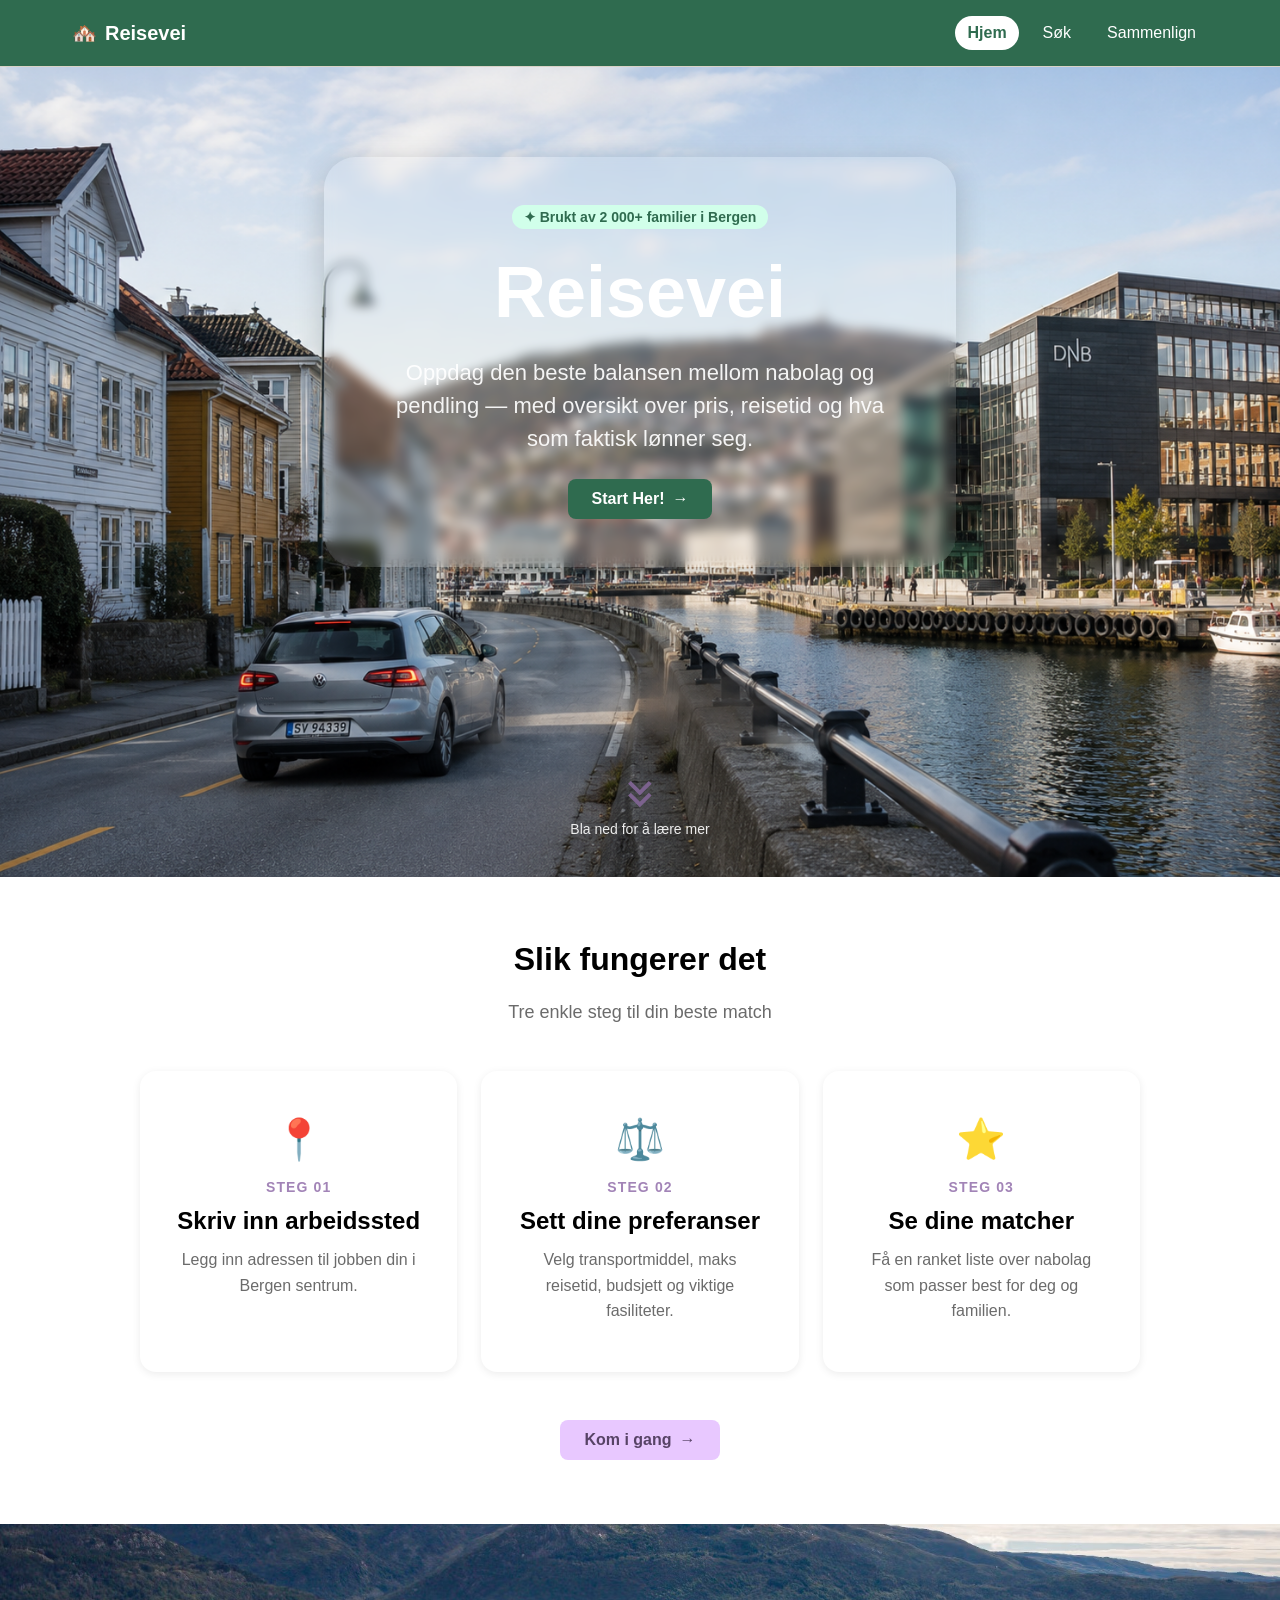
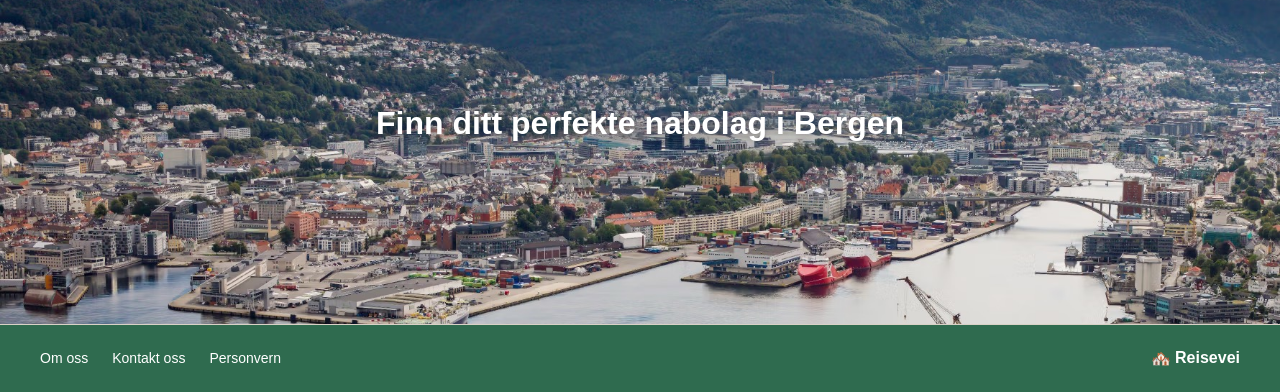
==== commit b0b2a7a5: "Removed the old pictures" ====
--- a/index.html
+++ b/index.html
@@ -44,23 +44,6 @@
                 <p class="hero-subtitle">
                     Oppdag den beste balansen mellom nabolag og pendling — med oversikt over pris, reisetid og hva som faktisk lønner seg.
                 </p>
-
-                <div class="match-visual">
-                    <figure class="match-image-home">
-                        <img src="images/hjem.png" alt="Eksempel på et hjem" class="match-image">
-                            <figcaption class="match-image-caption">Ditt nabolag</figcaption>
-                    </figure>
-
-                <div class="match-arrow" aria-hidden="true">
-                    <span class="match-arrow-icon">↪</span>
-                    <span class="match-arrow-text">Best match</span>
-                </div>
-
-                <figure class="match-image-work">
-                    <img src="images/jobb.png" alt="Eksempel på et arbeidssted" class="match-image">
-                        <figcaption class="match-image-caption">Din jobb</figcaption>
-                </figure>
-                </div>
 
                 <a href="map.html" class="btn btn--primary hero-cta" id="hero-start-button">
                     <span class="button-text">Start Her!</span>
--- a/style.css
+++ b/style.css
@@ -193,6 +193,14 @@
     position: relative;
     min-height: 90vh;
 
+    width: 100%;
+    margin: 0;
+
+    background-image: url("images/hero-bergen.png");
+    background-size: cover;
+    background-position: center;
+    background-repeat: no-repeat;
+
     display: flex;
     flex-direction: column;
     align-items: center;
@@ -204,12 +212,22 @@
 }
 
 .hero-content {
-    max-width: 640px;
+    max-width: 900px;
+
     display: flex;
     flex-direction: column;
     align-items: center;
     text-align: center;
     gap: var(--space-xl);
+
+    background: rgba(255,255,255,0.10);
+    backdrop-filter: blur(6px);
+
+    padding: 48px 56px;
+
+    border-radius: 32px;
+
+    box-shadow: 0 8px 30px rgba(0,0,0,0.18);
 }
 
 .hero-badge {
@@ -225,8 +243,9 @@
 }
 
 .hero-title {
-    font-size: var(--text-h1);
-    font-weight: var(--weight-bold);
+    color: white;
+    font-size: 72px;
+    font-weight: 800;
     line-height: 1.1;
 }
 
@@ -235,11 +254,11 @@
 }
 
 .hero-subtitle {
-    font-size: var(--text-h5);
-    font-weight: var(--weight-regular);
-    color: var(--color-muted-grey);
-    line-height: 1.6;
-    max-width: 480px;
+    font-size: 22px;
+    font-weight: 400;
+    color: rgba(255,255,255,0.92);
+    line-height: 1.5;
+    max-width: 520px;
 }
 
 .match-visual {
@@ -292,7 +311,7 @@
     flex-direction: column;
     align-items: center;
     gap: var(--space-xs);
-    color: var(--color-muted-grey);
+    color:rgba(255,255,255,0.9);
     font-size: var(--text-body-s);
     white-space: nowrap;
 }
@@ -924,9 +943,9 @@
 
 /* Main layout */
 #main-content {
-    max-width: 1200px;
-    margin: 0 auto;
-    padding: 50px 24px;
+    width: 100%;
+    margin: 0;
+    padding: 0;
 }
 
 /* =========================================================
